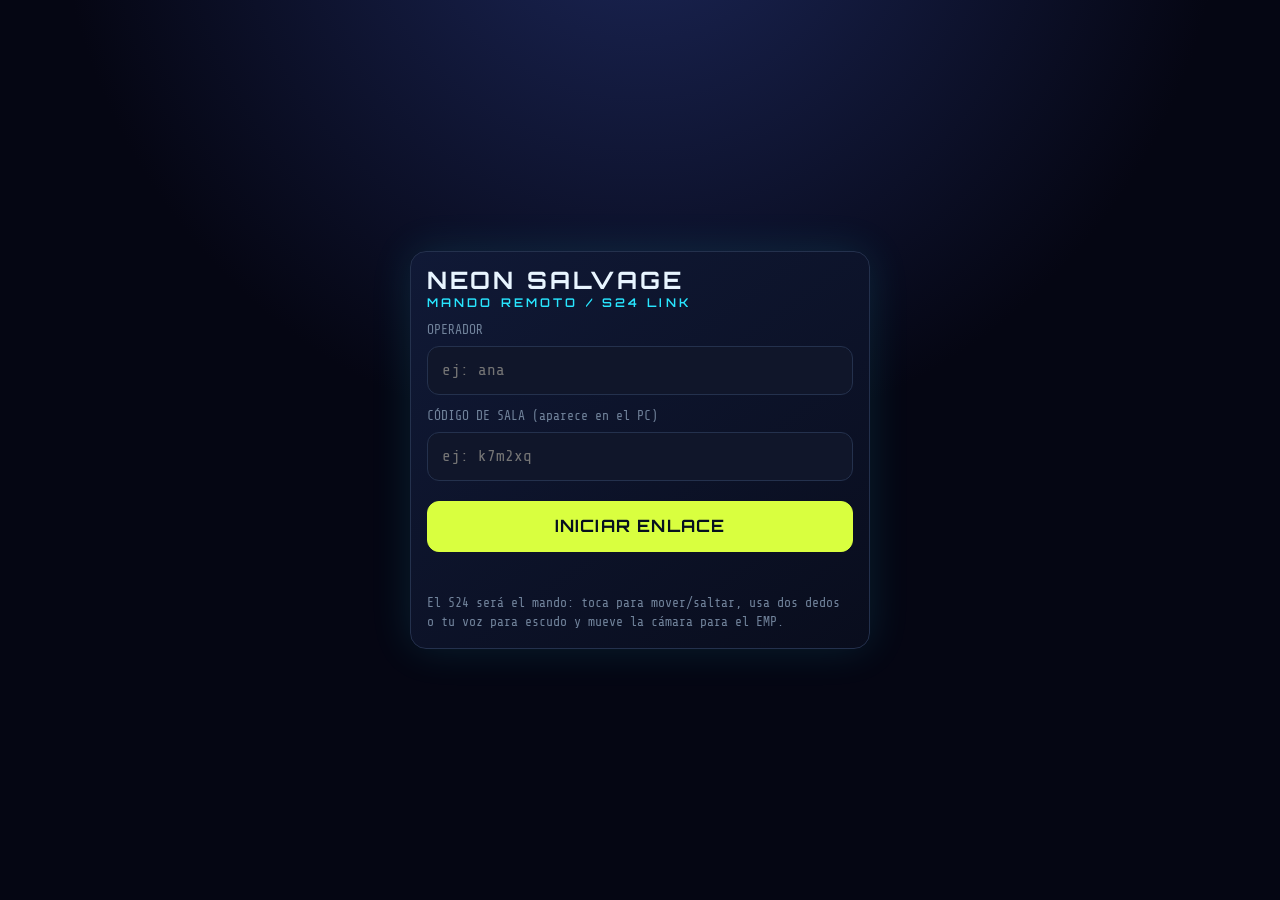
==== public/index.html @ bf9f79cd "Publicar Neon Salvage" ====
<!doctype html>
<html lang="es">
<head>
<meta charset="utf-8">
<meta name="viewport" content="width=device-width,initial-scale=1,viewport-fit=cover,user-scalable=no,maximum-scale=1">
<meta name="theme-color" content="#050613">
<meta name="apple-mobile-web-app-capable" content="yes">
<link rel="manifest" href="manifest.webmanifest">
<title>Neon Salvage · mando remoto</title>
<link rel="stylesheet" href="ui.css">
<style>
  @import url('https://fonts.googleapis.com/css2?family=Orbitron:wght@500;700;900&family=Share+Tech+Mono&display=swap');
  * { -webkit-tap-highlight-color: transparent; -webkit-touch-callout: none; }
  html, body { font-size: 16px; overscroll-behavior: none; user-select: none; -webkit-user-select: none; }
  body { display: flex; flex-direction: column; gap: var(--sp-3); padding: max(var(--sp-3), env(safe-area-inset-top)) max(var(--sp-3), env(safe-area-inset-right)) max(var(--sp-3), env(safe-area-inset-bottom)) max(var(--sp-3), env(safe-area-inset-left)); }
  input { width: 100%; min-height: 48px; padding: 12px 14px; border-radius: var(--r-m); background: var(--bg-2); user-select: text; -webkit-user-select: text; font-size: 16px; /* 16px evita el zoom de iOS */ }
  label { font-size: 13px; font-weight: 500; }
  button { min-height: 48px; border-radius: var(--r-m); padding: 12px; font-weight: 600; }
  #join { display: flex; flex-direction: column; gap: var(--sp-3); margin: auto 0; max-width: 460px; width: 100%; align-self: center; }
  #join .field { display: flex; flex-direction: column; gap: 6px; }
  #join .note { color: var(--mut); font-size: 13px; line-height: 1.5; }
  #go { margin-top: var(--sp-2); font-size: 17px; }
  #run { display: none; flex: 1; min-height: 0; flex-direction: column; gap: var(--sp-3); }
  #bar { display: flex; justify-content: space-between; align-items: center; color: var(--mut); font-size: 13px; gap: var(--sp-2); padding: 0 var(--sp-1); }
  #bar { background: var(--card); border: 1px solid var(--line); border-radius: 999px; padding: 8px 14px; }
  #st { font-weight: 600; } #st.on { color: var(--ok); } #st.warn { color: var(--warn); }
  #surface { position: relative; flex: 1; min-height: 0; border-radius: var(--r-l); border: 1px solid var(--line-2); overflow: hidden; touch-action: none;
             background: radial-gradient(circle at 50% 40%, #2a1e46, #0d0915 72%); }
  #cv { position: absolute; inset: 0; width: 100%; height: 100%; pointer-events: none; }
  #hud { position: absolute; left: 12px; top: 10px; right: 12px; font: 12px/1.5 var(--mono); color: #d8d2ee; pointer-events: none; white-space: pre; text-shadow: 0 1px 2px #000; overflow: hidden; }
  #hint { position: absolute; inset: 0; display: grid; place-items: center; color: var(--mut); pointer-events: none; text-align: center; padding: 0 32px; font-size: 15px; }
  #mods { display: grid; grid-template-columns: repeat(3, 1fr); gap: var(--sp-2); }
  .mod { background: var(--card); border: 1px solid var(--line); color: var(--mut); padding: 10px 4px; font-size: 14px; font-weight: 500; min-height: 56px; }
  .mod[aria-pressed="true"], .mod.active { border-color: var(--vio-2); color: var(--fg); background: #271c42; box-shadow: inset 0 0 0 1px var(--vio); }
  .mod { display: flex; flex-direction: column; align-items: center; justify-content: center; }
  .mod::before { content: "APAGADO"; font-size: 9px; letter-spacing: .12em; font-weight: 700; color: var(--mut); margin-bottom: 2px; }
  .mod[aria-pressed="true"]::before { content: "ACTIVO"; color: var(--neo); }
  #surface:active { border-color: var(--vio-2); }
  .mod small { display: block; font-weight: 400; font-size: 11px; margin-top: 2px; font-variant-numeric: tabular-nums; color: var(--mut); }
  .mod.active small { color: var(--neo); }
  .msg { font-size: 13px; }
  @media (max-height: 520px) { #mods { grid-template-columns: repeat(3, 1fr); } .mod { min-height: 44px; padding: 6px 4px; } #hud { font-size: 11px; } }
  /* Identidad visual de Neon Salvage: el teléfono es un mando, no un formulario genérico. */
  :root { --bg:#050613; --bg-2:#10162a; --card:#0b1022; --card-2:#172450; --line:#24314d; --line-2:#3c5680; --fg:#e8f5ff; --mut:#71839b; --vio:#28e6ff; --vio-2:#28e6ff; --neo:#d9ff3f; --neo-ink:#07101f; --ok:#d9ff3f; --warn:#ff3ca6; }
  body { background:radial-gradient(circle at 50% -15%,#1c2759 0,#050613 48%); font-family:"Share Tech Mono",ui-monospace,monospace; }
  #join { border-color:#24314d; box-shadow:0 0 42px rgba(40,230,255,.12); background:linear-gradient(145deg,#101936,#090d1d); }
  #join h1 { font-family:Orbitron,system-ui,sans-serif; letter-spacing:.13em; font-size:24px; line-height:1; } #join h1 span { color:#28e6ff; display:block; margin-top:5px; font-size:12px; }
  #go { background:#d9ff3f; border-color:#d9ff3f; color:#07101f; font-family:Orbitron,system-ui,sans-serif; letter-spacing:.07em; }
  #bar { border-color:#24314d; background:#0c1227; box-shadow:0 0 16px rgba(40,230,255,.08); } #st.on{color:#d9ff3f}
  #surface { border-color:#3c5680; border-radius:18px; background:linear-gradient(rgba(19,34,77,.35) 1px,transparent 1px),linear-gradient(90deg,rgba(19,34,77,.35) 1px,transparent 1px),radial-gradient(circle at 50% 45%,#16295a,#050613 73%); background-size:28px 28px,28px 28px,auto; box-shadow:inset 0 0 42px rgba(40,230,255,.16); }
  #surface:before{content:"NEON SALVAGE · CONTROL LINK";position:absolute;top:12px;left:12px;color:#28e6ff;font:10px Orbitron,system-ui,sans-serif;letter-spacing:.12em;opacity:.9} #hud{top:34px;color:#d7e9ff}
  #hint { color:#d9ff3f; font-family:Orbitron,system-ui,sans-serif; font-size:13px; line-height:1.7; letter-spacing:.06em; text-shadow:0 0 12px #28e6ff; }
  .mod { background:#0c1227; border-color:#24314d; color:#d7e9ff; font-family:Orbitron,system-ui,sans-serif; font-size:12px; letter-spacing:.04em; }
  .mod[aria-pressed="true"],.mod.active { border-color:#28e6ff; color:#d9ff3f; background:linear-gradient(145deg,#182a5f,#101834); box-shadow:inset 0 0 0 1px #28e6ff,0 0 13px rgba(40,230,255,.22); }
  .mod::before { color:#71839b; } .mod[aria-pressed="true"]::before{color:#d9ff3f}.mod.active small{color:#28e6ff}
  #rotateNotice { display:none; }
  /* Modo mando: interfaz pensada para sostener el teléfono horizontalmente. */
  @media (orientation: landscape) {
    body { gap:8px; padding:max(8px,env(safe-area-inset-top)) max(12px,env(safe-area-inset-right)) max(8px,env(safe-area-inset-bottom)) max(12px,env(safe-area-inset-left)); }
    #run { gap:8px; } #bar { padding:5px 12px; font-size:11px; }
    #surface { min-height:0; border-radius:14px; } #hint { font-size:11px; }
    #mods { grid-template-columns:repeat(3,1fr); gap:8px; } .mod { min-height:48px; padding:5px 4px; font-size:11px; }
    .mod::before { font-size:8px; } .mod small { font-size:10px; }
  }
  @media (orientation: portrait) {
    #run > *:not(#rotateNotice) { visibility:hidden; }
    #rotateNotice { display:grid; position:fixed; inset:0; z-index:6; place-content:center; padding:32px; text-align:center; background:radial-gradient(circle at 50% 40%,#182a5f,#050613 70%); color:#d9ff3f; font-family:Orbitron,system-ui,sans-serif; font-size:17px; line-height:1.7; letter-spacing:.08em; }
    #rotateNotice b { color:#28e6ff; font-size:52px; line-height:1; margin-bottom:16px; }
    #rotateNotice small { color:#9bb4d0; font:12px/1.6 "Share Tech Mono",monospace; letter-spacing:0; margin-top:13px; }
  }
</style>
</head>
<body>
  <div id="join" class="card">
    <h1>NEON SALVAGE <span>MANDO REMOTO / S24 LINK</span></h1>
    <div class="field"><label for="name">OPERADOR</label>
    <input id="name" autocomplete="off" autocapitalize="off" maxlength="24" placeholder="ej: ana"></div>
    <div class="field"><label for="sala">CÓDIGO DE SALA (aparece en el PC)</label>
    <input id="sala" autocomplete="off" autocapitalize="off" autocorrect="off" spellcheck="false" maxlength="24" placeholder="ej: k7m2xq"></div>
    <button id="go" class="primary">INICIAR ENLACE</button>
    <div class="msg" id="err" role="alert"></div>
    <div class="note">El S24 será el mando: toca para mover/saltar, usa dos dedos o tu voz para escudo y mueve la cámara para el EMP.</div>
  </div>

  <div id="run">
    <div id="rotateNotice"><b>↻</b>GIRA EL S24<br>EN HORIZONTAL<small>El teléfono funciona como mando.<br>El área central controla el recolector.</small></div>
    <div id="bar"><span id="st" role="status" aria-live="polite">Conectando…</span><span id="info"></span></div>
    <div id="surface"><canvas id="cv" aria-hidden="true"></canvas><div id="hud" aria-hidden="true"></div><div id="hint">TOCA Y ARRASTRA<br>PARA CONTROLAR EL RECOLECTOR</div></div>
    <div id="mods">
      <button class="mod" id="m-motion" aria-pressed="false">GIRO / SALTO<small id="v-motion">–</small></button>
      <button class="mod" id="m-mic" aria-pressed="false">VOZ / ESCUDO<small id="v-mic">–</small></button>
      <button class="mod" id="m-cam" aria-pressed="false">CÁMARA / EMP<small id="v-cam">–</small></button>
    </div>
    <div class="msg" id="err2" role="alert"></div>
  </div>

<script src="config.js"></script>
<script src="tacto.js"></script>
<script>
'use strict';
const $ = s => document.querySelector(s);
const ls = (k, v) => { try { if (v === undefined) return localStorage.getItem(k); localStorage.setItem(k, v); } catch {} return null; };
const clamp = (v, a = 0, b = 1) => Math.min(b, Math.max(a, v));
const r1 = v => Math.round(v * 10) / 10, r2 = v => Math.round(v * 100) / 100, r3 = v => Math.round(v * 1000) / 1000;

const Q = new URLSearchParams(location.search);
$('#name').value = ls('tacto.name') || '';
$('#sala').value = Tacto.clean(Q.get('sala')) || Tacto.clean(ls('tacto.sala')) || '';

let client = null, base = '', name = '', sala = '';
const dev = ls('tacto.dev') || (ls('tacto.dev', Tacto.rand(6)), ls('tacto.dev'));
const pub = (kind, obj, qos = 0, retain = false) => client && client.connected && client.publish(`${base}/${kind}`, JSON.stringify(obj), { qos, retain });

// ---------- capacidades detectadas (presión y diámetro dependen del teléfono) ----------
const S = { f: { min: 9, max: -1, n: 0 }, d: { min: 1e9, max: -1, n: 0 } };
const quality = (s, eps) => (!s.n ? 'sin datos aún' : s.max <= 0 ? 'sin dato' : s.n > 20 && s.max - s.min < eps ? 'constante' : 'variable');
const caps = () => ({ presion: quality(S.f, 0.02), diametro: quality(S.d, 1), tacto: 'ontouchstart' in window ? 'touch' : 'puntero' });
let lastCaps = '';
function publishStatus() { pub('status', { online: true, name, caps: { ...caps(), motion: motionOn, mic: !!micStream, cam: !!camStream } }, 1, true); }

// ---------- conexión MQTT ----------
async function connect() {
  base = `tacto/${sala}/${dev}`;
  const will = { topic: `${base}/status`, payload: JSON.stringify({ online: false, name }), qos: 1, retain: true };
  const o = await Tacto.open({ clientId: 'tel-' + dev, will });
  client = o.client;
  const where = /^wss?:\/\/(localhost|\d+\.\d+\.\d+\.\d+)/.test(o.broker) ? 'broker local' : 'broker público';
  $('#info').textContent = `sala ${sala} · ${where}`;
  client.on('connect', () => {
    $('#st').textContent = '● conectado'; $('#st').className = 'on';
    client.subscribe(`${base}/cmd`); publishStatus();
  });
  client.on('reconnect', () => { $('#st').textContent = 'Reconectando…'; $('#st').className = 'warn'; });
  client.on('offline', () => { $('#st').textContent = 'Sin conexión'; $('#st').className = 'warn'; });
  client.on('error', e => { $('#err2').textContent = 'MQTT: ' + (e.message || e); });
  client.on('message', (t, p) => { // la experiencia mide la latencia: respondemos al instante
    try { const m = JSON.parse(p.toString()); if (m.ping != null) pub('pong', { t: m.ping }); } catch {}
  });
}

// ---------- tacto ----------
const surf = $('#surface'), cv = $('#cv'), g = cv.getContext('2d');
let cur = { n: 0, p: [], ar: 1 }, lastN = 0, queued = false;
function fit() { const d = devicePixelRatio || 1, r = surf.getBoundingClientRect(); cv.width = r.width * d; cv.height = r.height * d; g.setTransform(d, 0, 0, d, 0, 0); }
addEventListener('resize', fit);

function setTouches(p, r) {
  cur = { n: p.length, p, ar: r3(r.width / r.height) };
  for (const z of p) {
    S.f.n++; S.f.min = Math.min(S.f.min, z.f); S.f.max = Math.max(S.f.max, z.f);
    S.d.n++; S.d.min = Math.min(S.d.min, z.d); S.d.max = Math.max(S.d.max, z.d);
  }
  if (p.length) $('#hint').style.display = 'none';
  if (cur.n !== lastN) { lastN = cur.n; sendTouch(1); } // cambios de cantidad de dedos: entrega garantizada
  else if (!queued) { queued = true; requestAnimationFrame(() => { queued = false; sendTouch(0); }); } // movimiento: hasta ~60 por segundo
}
const sendTouch = qos => pub('touch', { t: Date.now(), n: cur.n, ar: cur.ar, p: cur.p.map(z => ({ i: z.i, x: r3(z.x), y: r3(z.y), f: r3(z.f), d: Math.round(z.d) })) }, qos);

// Dedos (Touch Events: traen presión y radio de contacto)
const slots = new Map(); // identifier -> casilla 1..5 (estable mientras el dedo siga apoyado)
function slotFor(id) {
  if (slots.has(id)) return slots.get(id);
  const used = new Set(slots.values());
  for (let s = 1; s <= 5; s++) if (!used.has(s)) { slots.set(id, s); return s; }
  return null;
}
function onTouch(e) {
  e.preventDefault();
  const r = surf.getBoundingClientRect(), list = Array.from(e.targetTouches), ids = new Set(list.map(t => t.identifier));
  for (const id of [...slots.keys()]) if (!ids.has(id)) slots.delete(id);
  const p = [];
  for (const t of list) {
    const i = slotFor(t.identifier); if (!i) continue;
    const rx = t.radiusX ?? t.webkitRadiusX ?? 0, ry = t.radiusY ?? t.webkitRadiusY ?? 0;
    p.push({ i, x: clamp((t.clientX - r.left) / r.width), y: clamp((t.clientY - r.top) / r.height), f: t.force ?? t.webkitForce ?? 0, d: rx + ry }); // diámetro medio = rx + ry
  }
  setTouches(p.sort((a, b) => a.i - b.i), r);
}
['touchstart', 'touchmove', 'touchend', 'touchcancel'].forEach(n => surf.addEventListener(n, onTouch, { passive: false }));
['gesturestart', 'gesturechange'].forEach(n => document.addEventListener(n, e => e.preventDefault()));
surf.addEventListener('contextmenu', e => e.preventDefault());

// Ratón o lápiz (para probar desde un computador)
const ptrs = new Map();
function fromPtrs() {
  const r = surf.getBoundingClientRect(), p = []; let i = 0;
  for (const e of ptrs.values()) { if (++i > 5) break; p.push({ i, x: clamp((e.clientX - r.left) / r.width), y: clamp((e.clientY - r.top) / r.height), f: e.pressure || 0, d: Math.max(e.width || 0, e.height || 0) }); }
  setTouches(p, r);
}
surf.addEventListener('pointerdown', e => { if (e.pointerType === 'touch') return; surf.setPointerCapture(e.pointerId); ptrs.set(e.pointerId, e); fromPtrs(); });
surf.addEventListener('pointermove', e => { if (ptrs.has(e.pointerId)) { ptrs.set(e.pointerId, e); fromPtrs(); } });
const pend = e => { if (ptrs.delete(e.pointerId)) fromPtrs(); };
surf.addEventListener('pointerup', pend); surf.addEventListener('pointercancel', pend);

// Dibujo y panel de datos
function draw() {
  const r = surf.getBoundingClientRect(); g.clearRect(0, 0, r.width, r.height);
  for (const z of cur.p) {
    const x = z.x * r.width, y = z.y * r.height, rad = Math.max(22, z.d / 2);
    g.fillStyle = `hsla(${270 + z.f * 80},85%,62%,${0.25 + z.f * 0.5})`; g.beginPath(); g.arc(x, y, rad, 0, 7); g.fill();
    g.strokeStyle = '#e6ff3d'; g.lineWidth = 2; g.beginPath(); g.arc(x, y, rad, 0, 7); g.stroke();
    g.beginPath(); g.moveTo(x - rad - 10, y); g.lineTo(x + rad + 10, y); g.moveTo(x, y - rad - 10); g.lineTo(x, y + rad + 10); g.stroke();
    g.fillStyle = '#fff'; g.font = '13px system-ui'; g.textAlign = 'center'; g.fillText(z.i, x, y - rad - 14);
  }
  const c = caps(), lines = [`dedos ${cur.n}`];
  for (const z of cur.p) lines.push(`${z.i}  x ${r2(z.x).toFixed(2)}  y ${r2(z.y).toFixed(2)}  presión ${r2(z.f).toFixed(2)}  ⌀ ${Math.round(z.d)} px`);
  lines.push(`presión: ${c.presion} · diámetro: ${c.diametro}`);
  $('#hud').textContent = lines.join('\n');
  requestAnimationFrame(draw);
}
setInterval(() => { const k = JSON.stringify(caps()); if (k !== lastCaps) { lastCaps = k; publishStatus(); } }, 700);

// ---------- giro (orientación, velocidad de giro y aceleración) ----------
let motionOn = false, bound = false, ang = null, rot = null, acc = null, mdirty = false;
let sideZero = null, sideMode = '', sideSmooth = 0;
function mandoHorizontal(e) {
  // En horizontal el eje físico izquierda/derecha deja de ser gamma y pasa a beta.
  // Se calibra al girar la pantalla: la posición en que sostienes el S24 es el centro.
  const a = screen.orientation?.angle ?? window.orientation ?? 0;
  const landscape = Math.abs(a) === 90 || matchMedia('(orientation: landscape)').matches;
  const mode = landscape ? `land-${a}` : 'port';
  let raw = landscape ? (e.beta || 0) : (e.gamma || 0);
  if (landscape && a === -90) raw = -raw;
  if (mode !== sideMode || sideZero == null) { sideMode = mode; sideZero = raw; sideSmooth = 0; }
  let target = raw - sideZero;
  if (Math.abs(target) < 3) target = 0; // zona muerta: quita el temblor natural de la mano
  target = clamp(target, -55, 55);
  sideSmooth += (target - sideSmooth) * 0.16; // filtro suave, 30 lecturas por segundo
  return sideSmooth;
}
async function askMotion() { // iOS exige permiso explícito desde un gesto; Android no
  for (const R of [window.DeviceMotionEvent, window.DeviceOrientationEvent])
    if (R && typeof R.requestPermission === 'function') {
      const r = await R.requestPermission();
      if (r !== 'granted') throw new Error('Permiso de movimiento denegado. En iPhone: cierra Safari por completo y vuelve a entrar.');
    }
}
function bindMotion() {
  if (bound) return; bound = true;
  addEventListener('deviceorientation', e => { ang = [e.alpha || 0, e.beta || 0, mandoHorizontal(e)]; mdirty = true; });
  addEventListener('devicemotion', e => {
    const r = e.rotationRate, a = e.accelerationIncludingGravity;
    if (r) rot = [r.beta || 0, r.gamma || 0, r.alpha || 0]; // ejes X, Y, Z en °/s
    if (a) acc = [a.x || 0, a.y || 0, a.z || 0]; mdirty = true;
  });
  setInterval(() => {
    if (!motionOn || !mdirty) return; mdirty = false;
    pub('motion', { t: Date.now(), a: ang && ang.map(r1), r: rot && rot.map(r1), c: acc && acc.map(r2) });
    if (ang) $('#v-motion').textContent = `lateral ${Math.round(ang[2])}°`;
  }, 33);
}

// ---------- micrófono ----------
let micCtx, micStream, micTimer;
async function startMic() {
  micStream = await navigator.mediaDevices.getUserMedia({ audio: { echoCancellation: false, noiseSuppression: false, autoGainControl: false } });
  micCtx = new (window.AudioContext || window.webkitAudioContext)(); await micCtx.resume();
  const an = micCtx.createAnalyser(); an.fftSize = 1024; micCtx.createMediaStreamSource(micStream).connect(an);
  const t = new Float32Array(an.fftSize), f = new Uint8Array(an.frequencyBinCount), hz = micCtx.sampleRate / an.fftSize;
  const band = (a, b) => { let s = 0, n = 0; for (let i = Math.max(1, Math.floor(a / hz)); i < Math.min(f.length, Math.ceil(b / hz)); i++) { s += f[i]; n++; } return n ? s / n / 255 : 0; };
  micTimer = setInterval(() => {
    an.getFloatTimeDomainData(t); let s = 0; for (const v of t) s += v * v; an.getByteFrequencyData(f);
    const l = Math.min(1, Math.sqrt(s / t.length) * 4);
    pub('mic', { t: Date.now(), l: r3(l), b: [r3(band(40, 250)), r3(band(250, 2000)), r3(band(2000, 8000))] });
    $('#v-mic').textContent = '█'.repeat(Math.round(l * 6)) || '·';
  }, 50);
}
function stopMic() { clearInterval(micTimer); micStream?.getTracks().forEach(t => t.stop()); micCtx?.close(); micStream = micCtx = null; }

// ---------- cámara: movimiento y brillo calculados en el teléfono (no sale video) ----------
let camStream, camTimer, prev = null;
const W = 64, H = 36, work = document.createElement('canvas'); work.width = W; work.height = H;
const wctx = work.getContext('2d', { willReadFrequently: true });
async function startCam() {
  camStream = await navigator.mediaDevices.getUserMedia({ video: { facingMode: 'environment', width: 640, height: 360 }, audio: false });
  const vid = document.createElement('video'); vid.playsInline = true; vid.muted = true; vid.srcObject = camStream; await vid.play();
  prev = null; let sm = 0;
  camTimer = setInterval(() => {
    wctx.drawImage(vid, 0, 0, W, H); const px = wctx.getImageData(0, 0, W, H).data, gray = new Uint8Array(W * H);
    let bsum = 0; for (let i = 0; i < gray.length; i++) { gray[i] = (px[i * 4] * 0.3 + px[i * 4 + 1] * 0.59 + px[i * 4 + 2] * 0.11) | 0; bsum += gray[i]; }
    if (prev) {
      let n = 0, sx = 0, sy = 0;
      for (let i = 0; i < gray.length; i++) if (Math.abs(gray[i] - prev[i]) > 25) { n++; sx += i % W; sy += (i / W) | 0; }
      sm = sm * 0.4 + (n / gray.length) * 0.6;
      pub('cam', { t: Date.now(), m: r3(sm), x: n ? r3(sx / n / W) : 0.5, y: n ? r3(sy / n / H) : 0.5, b: r3(bsum / gray.length / 255) });
      $('#v-cam').textContent = Math.round(sm * 100) + '%';
    }
    prev = gray;
  }, 80);
}
function stopCam() { clearInterval(camTimer); camStream?.getTracks().forEach(t => t.stop()); camStream = null; }

// ---------- botones ----------
const setOn = (id, on) => { $(id).classList.toggle('active', on); $(id).setAttribute('aria-pressed', on); };
const fail = e => { $('#err2').textContent = e.message || String(e); };
$('#m-motion').onclick = async () => {
  try { $('#err2').textContent = ''; if (!motionOn) { await askMotion(); bindMotion(); } motionOn = !motionOn; setOn('#m-motion', motionOn); if (!motionOn) $('#v-motion').textContent = '–'; publishStatus(); } catch (e) { fail(e); }
};
$('#m-mic').onclick = async () => {
  try { $('#err2').textContent = ''; if (micStream) { stopMic(); setOn('#m-mic', false); $('#v-mic').textContent = '–'; } else { await startMic(); setOn('#m-mic', true); } publishStatus(); } catch (e) { fail(e); }
};
$('#m-cam').onclick = async () => {
  try { $('#err2').textContent = ''; if (camStream) { stopCam(); setOn('#m-cam', false); $('#v-cam').textContent = '–'; } else { await startCam(); setOn('#m-cam', true); } publishStatus(); } catch (e) { fail(e); }
};

// ---------- entrar ----------
async function wake() { try { await navigator.wakeLock?.request('screen'); } catch {} try { await screen.orientation?.lock?.('landscape'); } catch {} }
$('#go').onclick = async () => {
  name = $('#name').value.trim() || 'tel'; sala = Tacto.clean($('#sala').value);
  if (sala.length < 4) { $('#err').textContent = 'Escribe la sala que muestra la experiencia (mínimo 4 caracteres).'; return; }
  if (!window.isSecureContext) { $('#err').textContent = 'Los sensores de movimiento necesitan HTTPS. El tacto funcionará igual.'; }
  ls('tacto.name', name); ls('tacto.sala', sala);
  try { await askMotion(); bindMotion(); motionOn = true; setOn('#m-motion', true); }
  catch (e) { $('#err').textContent = e.message + ' Puedes continuar solo con el tacto.'; }
  $('#join').style.display = 'none'; $('#run').style.display = 'flex'; fit(); draw(); wake();
  document.addEventListener('visibilitychange', () => document.visibilityState === 'visible' && wake());
  connect().catch(e => { $('#st').textContent = 'No se pudo conectar'; fail(e); });
};
</script>
</body>
</html>
---- public/ui.css ----
/* Tacto · estilos compartidos (teléfono y experiencia). Sin build: CSS puro con tokens. */
:root {
  color-scheme: dark;
  /* color */
  --bg: #0a0710;
  --bg-2: #0f0a17;          /* campos */
  --card: #16111f;
  --card-2: #1d1629;        /* hover / activo suave */
  --line: #2b2338;
  --line-2: #3a3050;
  --fg: #ece8f5;
  --mut: #9a93ae;           /* ≥ 6:1 sobre --bg y --card */
  --vio: #8b5cf6;
  --vio-2: #a78bfa;
  --neo: #e6ff3d;
  --neo-ink: #1a1d00;
  --ok: #6ee7b7;
  --warn: #ffb86b;
  --err: #ff8a8a;
  /* forma */
  --r-s: 8px; --r-m: 12px; --r-l: 16px;
  --sp-1: 4px; --sp-2: 8px; --sp-3: 12px; --sp-4: 16px; --sp-5: 24px;
  --ring: 0 0 0 2px var(--bg), 0 0 0 4px var(--vio-2);
  --font: system-ui, -apple-system, "Segoe UI", Roboto, sans-serif;
  --mono: ui-monospace, "SF Mono", Menlo, Consolas, monospace;
  --ease: 160ms cubic-bezier(.2, .8, .2, 1);
}

* { box-sizing: border-box; }
html, body { margin: 0; height: 100%; background: var(--bg); color: var(--fg); font: 14px/1.45 var(--font); -webkit-font-smoothing: antialiased; }
[hidden] { display: none !important; }

h1, h2 { margin: 0; }
h1 { font-size: 18px; letter-spacing: .04em; font-weight: 700; }
h1 span, header b span { color: var(--neo); font-weight: 600; }
h2 { font-size: 11px; letter-spacing: .12em; text-transform: uppercase; color: var(--mut); font-weight: 600; margin-bottom: var(--sp-2); }

/* controles */
button, select, input { font: inherit; color: var(--fg); background: var(--bg-2); border: 1px solid var(--line); border-radius: var(--r-s); padding: 6px 10px; min-height: 32px; transition: border-color var(--ease), background var(--ease), box-shadow var(--ease), transform var(--ease); }
button, select, input[type=checkbox], input[type=range], input[type=file], label, summary { cursor: pointer; }
button { font-weight: 500; }
button:hover, select:hover, input:hover { border-color: var(--line-2); }
button:hover { background: var(--card-2); }
button:active { transform: translateY(1px); }
button:disabled { opacity: .5; cursor: not-allowed; }
button.primary { background: var(--neo); color: var(--neo-ink); border-color: var(--neo); font-weight: 700; }
button.primary:hover { background: #f1ff7a; border-color: #f1ff7a; }
:focus-visible { outline: none; box-shadow: var(--ring); }
input[type=checkbox] { accent-color: var(--vio); min-height: 0; width: 16px; height: 16px; padding: 0; }
input[type=range] { accent-color: var(--vio); padding: 0; min-height: 0; border: 0; background: transparent; }
input[type=number] { width: 72px; font-variant-numeric: tabular-nums; }
input[type=file] { font-size: 12px; }
input[type=file]::file-selector-button { font: inherit; color: var(--fg); background: var(--card-2); border: 1px solid var(--line); border-radius: 6px; padding: 3px 8px; margin-right: 8px; cursor: pointer; }
select { max-width: 100%; text-overflow: ellipsis; }
label { color: var(--mut); }

.card { background: var(--card); border: 1px solid var(--line); border-radius: var(--r-l); padding: var(--sp-4); }
.msg { color: var(--err); font-size: 13px; min-height: 1.3em; }

/* estado de conexión: color + texto (nunca solo color) */
.dot { color: var(--mut); font-weight: 600; white-space: nowrap; }
.dot.on { color: var(--ok); } .dot.warn { color: var(--warn); }

@media (prefers-reduced-motion: reduce) { *, *::before, *::after { transition: none !important; animation: none !important; } }
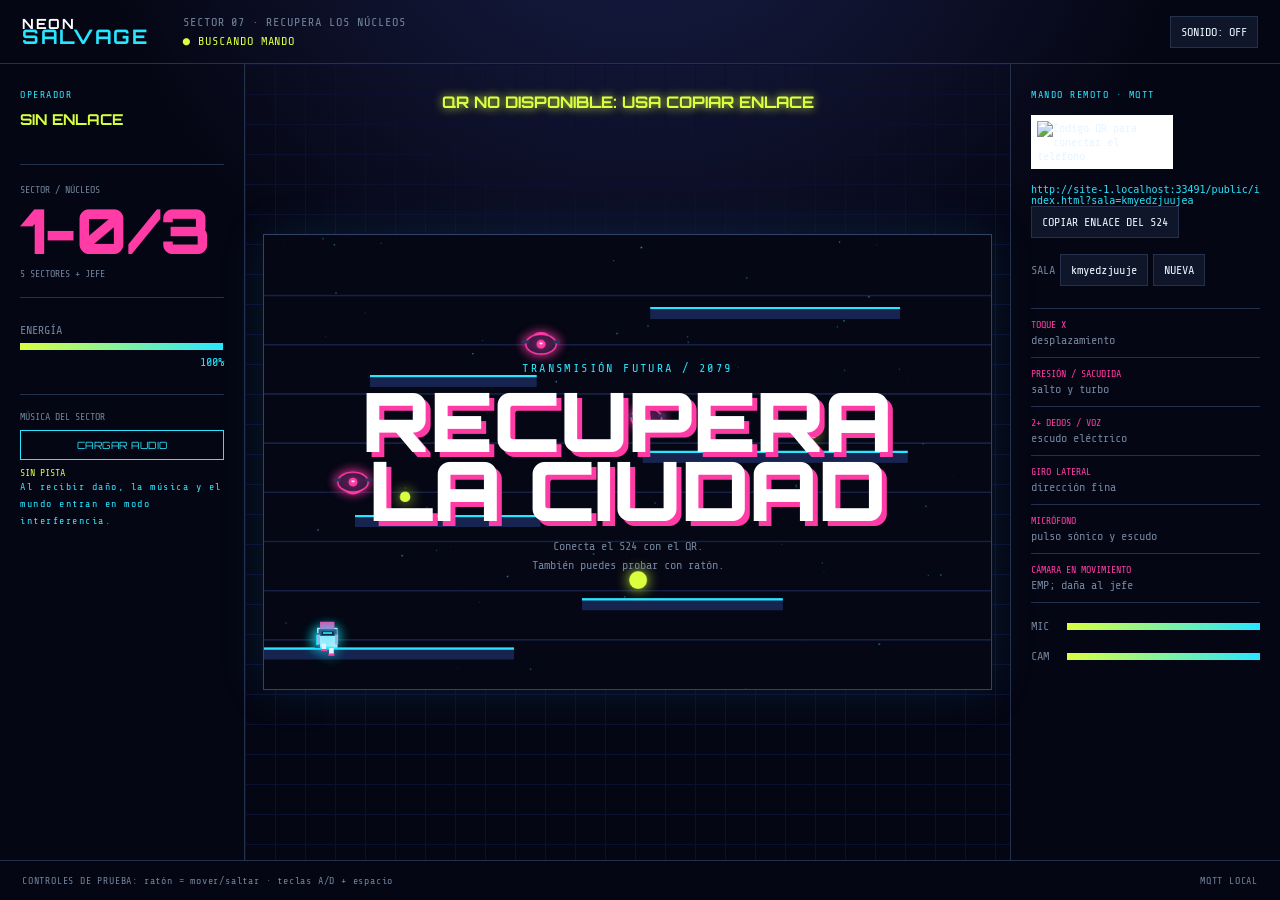
==== commit 44ffa0d7: "Abrir juego desde la portada" ====
--- a/public/index.html
+++ b/public/index.html
@@ -7,6 +7,11 @@
 <meta name="apple-mobile-web-app-capable" content="yes">
 <link rel="manifest" href="manifest.webmanifest">
 <title>Neon Salvage · mando remoto</title>
+<script>
+  // La portada es la experiencia del PC. El teléfono siempre llega aquí con
+  // su código de sala incluido en el enlace generado por el juego.
+  if (!new URLSearchParams(location.search).get('sala')) location.replace('exp.html');
+</script>
 <link rel="stylesheet" href="ui.css">
 <style>
   @import url('https://fonts.googleapis.com/css2?family=Orbitron:wght@500;700;900&family=Share+Tech+Mono&display=swap');
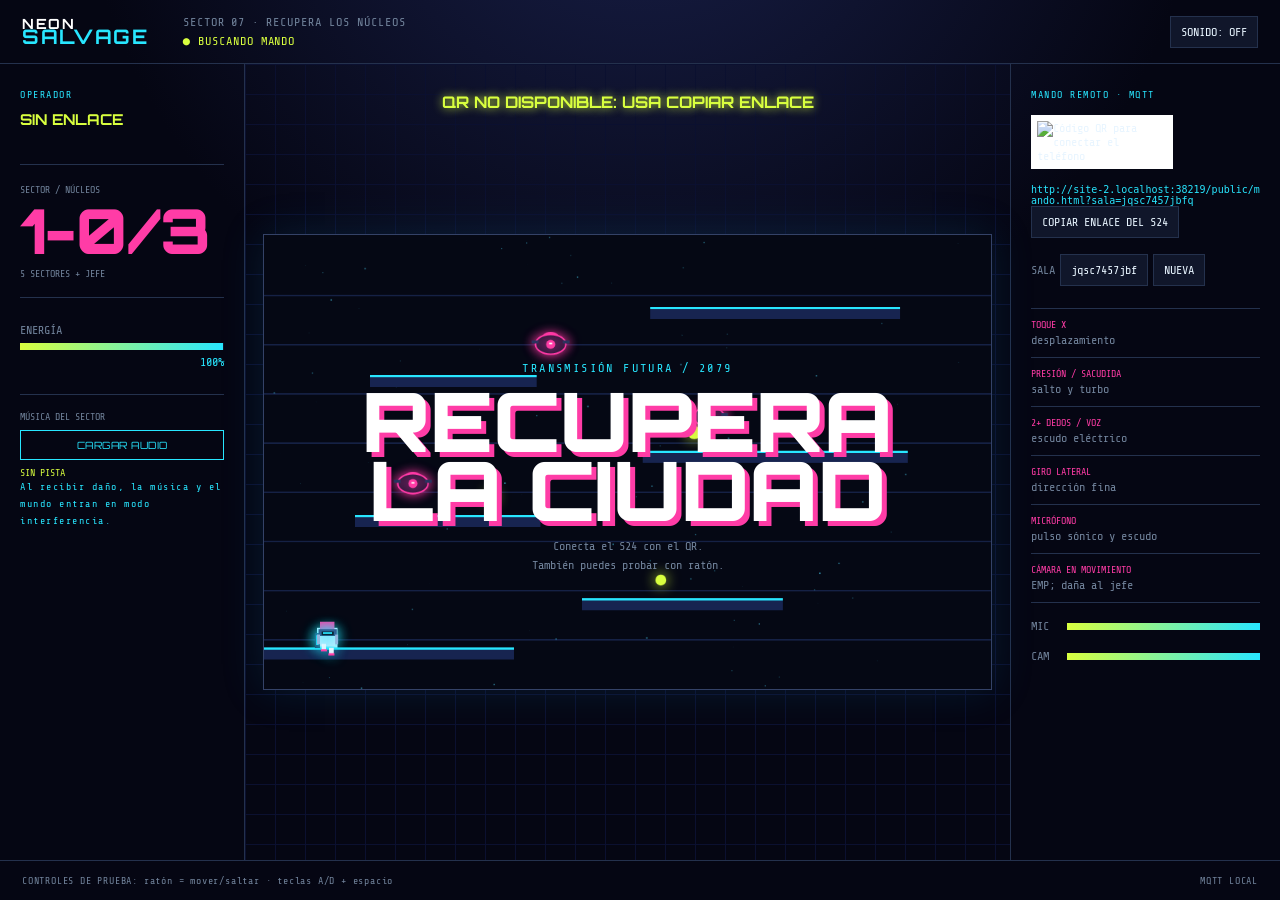
==== commit 5c2bba0f: "Usar el juego como portada publicada" ====
--- a/public/index.html
+++ b/public/index.html
@@ -1,326 +1,16 @@
 <!doctype html>
 <html lang="es">
 <head>
-<meta charset="utf-8">
-<meta name="viewport" content="width=device-width,initial-scale=1,viewport-fit=cover,user-scalable=no,maximum-scale=1">
-<meta name="theme-color" content="#050613">
-<meta name="apple-mobile-web-app-capable" content="yes">
-<link rel="manifest" href="manifest.webmanifest">
-<title>Neon Salvage · mando remoto</title>
-<script>
-  // La portada es la experiencia del PC. El teléfono siempre llega aquí con
-  // su código de sala incluido en el enlace generado por el juego.
-  if (!new URLSearchParams(location.search).get('sala')) location.replace('exp.html');
-</script>
-<link rel="stylesheet" href="ui.css">
-<style>
-  @import url('https://fonts.googleapis.com/css2?family=Orbitron:wght@500;700;900&family=Share+Tech+Mono&display=swap');
-  * { -webkit-tap-highlight-color: transparent; -webkit-touch-callout: none; }
-  html, body { font-size: 16px; overscroll-behavior: none; user-select: none; -webkit-user-select: none; }
-  body { display: flex; flex-direction: column; gap: var(--sp-3); padding: max(var(--sp-3), env(safe-area-inset-top)) max(var(--sp-3), env(safe-area-inset-right)) max(var(--sp-3), env(safe-area-inset-bottom)) max(var(--sp-3), env(safe-area-inset-left)); }
-  input { width: 100%; min-height: 48px; padding: 12px 14px; border-radius: var(--r-m); background: var(--bg-2); user-select: text; -webkit-user-select: text; font-size: 16px; /* 16px evita el zoom de iOS */ }
-  label { font-size: 13px; font-weight: 500; }
-  button { min-height: 48px; border-radius: var(--r-m); padding: 12px; font-weight: 600; }
-  #join { display: flex; flex-direction: column; gap: var(--sp-3); margin: auto 0; max-width: 460px; width: 100%; align-self: center; }
-  #join .field { display: flex; flex-direction: column; gap: 6px; }
-  #join .note { color: var(--mut); font-size: 13px; line-height: 1.5; }
-  #go { margin-top: var(--sp-2); font-size: 17px; }
-  #run { display: none; flex: 1; min-height: 0; flex-direction: column; gap: var(--sp-3); }
-  #bar { display: flex; justify-content: space-between; align-items: center; color: var(--mut); font-size: 13px; gap: var(--sp-2); padding: 0 var(--sp-1); }
-  #bar { background: var(--card); border: 1px solid var(--line); border-radius: 999px; padding: 8px 14px; }
-  #st { font-weight: 600; } #st.on { color: var(--ok); } #st.warn { color: var(--warn); }
-  #surface { position: relative; flex: 1; min-height: 0; border-radius: var(--r-l); border: 1px solid var(--line-2); overflow: hidden; touch-action: none;
-             background: radial-gradient(circle at 50% 40%, #2a1e46, #0d0915 72%); }
-  #cv { position: absolute; inset: 0; width: 100%; height: 100%; pointer-events: none; }
-  #hud { position: absolute; left: 12px; top: 10px; right: 12px; font: 12px/1.5 var(--mono); color: #d8d2ee; pointer-events: none; white-space: pre; text-shadow: 0 1px 2px #000; overflow: hidden; }
-  #hint { position: absolute; inset: 0; display: grid; place-items: center; color: var(--mut); pointer-events: none; text-align: center; padding: 0 32px; font-size: 15px; }
-  #mods { display: grid; grid-template-columns: repeat(3, 1fr); gap: var(--sp-2); }
-  .mod { background: var(--card); border: 1px solid var(--line); color: var(--mut); padding: 10px 4px; font-size: 14px; font-weight: 500; min-height: 56px; }
-  .mod[aria-pressed="true"], .mod.active { border-color: var(--vio-2); color: var(--fg); background: #271c42; box-shadow: inset 0 0 0 1px var(--vio); }
-  .mod { display: flex; flex-direction: column; align-items: center; justify-content: center; }
-  .mod::before { content: "APAGADO"; font-size: 9px; letter-spacing: .12em; font-weight: 700; color: var(--mut); margin-bottom: 2px; }
-  .mod[aria-pressed="true"]::before { content: "ACTIVO"; color: var(--neo); }
-  #surface:active { border-color: var(--vio-2); }
-  .mod small { display: block; font-weight: 400; font-size: 11px; margin-top: 2px; font-variant-numeric: tabular-nums; color: var(--mut); }
-  .mod.active small { color: var(--neo); }
-  .msg { font-size: 13px; }
-  @media (max-height: 520px) { #mods { grid-template-columns: repeat(3, 1fr); } .mod { min-height: 44px; padding: 6px 4px; } #hud { font-size: 11px; } }
-  /* Identidad visual de Neon Salvage: el teléfono es un mando, no un formulario genérico. */
-  :root { --bg:#050613; --bg-2:#10162a; --card:#0b1022; --card-2:#172450; --line:#24314d; --line-2:#3c5680; --fg:#e8f5ff; --mut:#71839b; --vio:#28e6ff; --vio-2:#28e6ff; --neo:#d9ff3f; --neo-ink:#07101f; --ok:#d9ff3f; --warn:#ff3ca6; }
-  body { background:radial-gradient(circle at 50% -15%,#1c2759 0,#050613 48%); font-family:"Share Tech Mono",ui-monospace,monospace; }
-  #join { border-color:#24314d; box-shadow:0 0 42px rgba(40,230,255,.12); background:linear-gradient(145deg,#101936,#090d1d); }
-  #join h1 { font-family:Orbitron,system-ui,sans-serif; letter-spacing:.13em; font-size:24px; line-height:1; } #join h1 span { color:#28e6ff; display:block; margin-top:5px; font-size:12px; }
-  #go { background:#d9ff3f; border-color:#d9ff3f; color:#07101f; font-family:Orbitron,system-ui,sans-serif; letter-spacing:.07em; }
-  #bar { border-color:#24314d; background:#0c1227; box-shadow:0 0 16px rgba(40,230,255,.08); } #st.on{color:#d9ff3f}
-  #surface { border-color:#3c5680; border-radius:18px; background:linear-gradient(rgba(19,34,77,.35) 1px,transparent 1px),linear-gradient(90deg,rgba(19,34,77,.35) 1px,transparent 1px),radial-gradient(circle at 50% 45%,#16295a,#050613 73%); background-size:28px 28px,28px 28px,auto; box-shadow:inset 0 0 42px rgba(40,230,255,.16); }
-  #surface:before{content:"NEON SALVAGE · CONTROL LINK";position:absolute;top:12px;left:12px;color:#28e6ff;font:10px Orbitron,system-ui,sans-serif;letter-spacing:.12em;opacity:.9} #hud{top:34px;color:#d7e9ff}
-  #hint { color:#d9ff3f; font-family:Orbitron,system-ui,sans-serif; font-size:13px; line-height:1.7; letter-spacing:.06em; text-shadow:0 0 12px #28e6ff; }
-  .mod { background:#0c1227; border-color:#24314d; color:#d7e9ff; font-family:Orbitron,system-ui,sans-serif; font-size:12px; letter-spacing:.04em; }
-  .mod[aria-pressed="true"],.mod.active { border-color:#28e6ff; color:#d9ff3f; background:linear-gradient(145deg,#182a5f,#101834); box-shadow:inset 0 0 0 1px #28e6ff,0 0 13px rgba(40,230,255,.22); }
-  .mod::before { color:#71839b; } .mod[aria-pressed="true"]::before{color:#d9ff3f}.mod.active small{color:#28e6ff}
-  #rotateNotice { display:none; }
-  /* Modo mando: interfaz pensada para sostener el teléfono horizontalmente. */
-  @media (orientation: landscape) {
-    body { gap:8px; padding:max(8px,env(safe-area-inset-top)) max(12px,env(safe-area-inset-right)) max(8px,env(safe-area-inset-bottom)) max(12px,env(safe-area-inset-left)); }
-    #run { gap:8px; } #bar { padding:5px 12px; font-size:11px; }
-    #surface { min-height:0; border-radius:14px; } #hint { font-size:11px; }
-    #mods { grid-template-columns:repeat(3,1fr); gap:8px; } .mod { min-height:48px; padding:5px 4px; font-size:11px; }
-    .mod::before { font-size:8px; } .mod small { font-size:10px; }
-  }
-  @media (orientation: portrait) {
-    #run > *:not(#rotateNotice) { visibility:hidden; }
-    #rotateNotice { display:grid; position:fixed; inset:0; z-index:6; place-content:center; padding:32px; text-align:center; background:radial-gradient(circle at 50% 40%,#182a5f,#050613 70%); color:#d9ff3f; font-family:Orbitron,system-ui,sans-serif; font-size:17px; line-height:1.7; letter-spacing:.08em; }
-    #rotateNotice b { color:#28e6ff; font-size:52px; line-height:1; margin-bottom:16px; }
-    #rotateNotice small { color:#9bb4d0; font:12px/1.6 "Share Tech Mono",monospace; letter-spacing:0; margin-top:13px; }
-  }
-</style>
+  <meta charset="utf-8"><meta name="viewport" content="width=device-width,initial-scale=1">
+  <title>NEON SALVAGE · juego táctil</title><link rel="stylesheet" href="sedimento.css"><link rel="stylesheet" href="music.css">
 </head>
 <body>
-  <div id="join" class="card">
-    <h1>NEON SALVAGE <span>MANDO REMOTO / S24 LINK</span></h1>
-    <div class="field"><label for="name">OPERADOR</label>
-    <input id="name" autocomplete="off" autocapitalize="off" maxlength="24" placeholder="ej: ana"></div>
-    <div class="field"><label for="sala">CÓDIGO DE SALA (aparece en el PC)</label>
-    <input id="sala" autocomplete="off" autocapitalize="off" autocorrect="off" spellcheck="false" maxlength="24" placeholder="ej: k7m2xq"></div>
-    <button id="go" class="primary">INICIAR ENLACE</button>
-    <div class="msg" id="err" role="alert"></div>
-    <div class="note">El S24 será el mando: toca para mover/saltar, usa dos dedos o tu voz para escudo y mueve la cámara para el EMP.</div>
-  </div>
-
-  <div id="run">
-    <div id="rotateNotice"><b>↻</b>GIRA EL S24<br>EN HORIZONTAL<small>El teléfono funciona como mando.<br>El área central controla el recolector.</small></div>
-    <div id="bar"><span id="st" role="status" aria-live="polite">Conectando…</span><span id="info"></span></div>
-    <div id="surface"><canvas id="cv" aria-hidden="true"></canvas><div id="hud" aria-hidden="true"></div><div id="hint">TOCA Y ARRASTRA<br>PARA CONTROLAR EL RECOLECTOR</div></div>
-    <div id="mods">
-      <button class="mod" id="m-motion" aria-pressed="false">GIRO / SALTO<small id="v-motion">–</small></button>
-      <button class="mod" id="m-mic" aria-pressed="false">VOZ / ESCUDO<small id="v-mic">–</small></button>
-      <button class="mod" id="m-cam" aria-pressed="false">CÁMARA / EMP<small id="v-cam">–</small></button>
-    </div>
-    <div class="msg" id="err2" role="alert"></div>
-  </div>
-
-<script src="config.js"></script>
-<script src="tacto.js"></script>
-<script>
-'use strict';
-const $ = s => document.querySelector(s);
-const ls = (k, v) => { try { if (v === undefined) return localStorage.getItem(k); localStorage.setItem(k, v); } catch {} return null; };
-const clamp = (v, a = 0, b = 1) => Math.min(b, Math.max(a, v));
-const r1 = v => Math.round(v * 10) / 10, r2 = v => Math.round(v * 100) / 100, r3 = v => Math.round(v * 1000) / 1000;
-
-const Q = new URLSearchParams(location.search);
-$('#name').value = ls('tacto.name') || '';
-$('#sala').value = Tacto.clean(Q.get('sala')) || Tacto.clean(ls('tacto.sala')) || '';
-
-let client = null, base = '', name = '', sala = '';
-const dev = ls('tacto.dev') || (ls('tacto.dev', Tacto.rand(6)), ls('tacto.dev'));
-const pub = (kind, obj, qos = 0, retain = false) => client && client.connected && client.publish(`${base}/${kind}`, JSON.stringify(obj), { qos, retain });
-
-// ---------- capacidades detectadas (presión y diámetro dependen del teléfono) ----------
-const S = { f: { min: 9, max: -1, n: 0 }, d: { min: 1e9, max: -1, n: 0 } };
-const quality = (s, eps) => (!s.n ? 'sin datos aún' : s.max <= 0 ? 'sin dato' : s.n > 20 && s.max - s.min < eps ? 'constante' : 'variable');
-const caps = () => ({ presion: quality(S.f, 0.02), diametro: quality(S.d, 1), tacto: 'ontouchstart' in window ? 'touch' : 'puntero' });
-let lastCaps = '';
-function publishStatus() { pub('status', { online: true, name, caps: { ...caps(), motion: motionOn, mic: !!micStream, cam: !!camStream } }, 1, true); }
-
-// ---------- conexión MQTT ----------
-async function connect() {
-  base = `tacto/${sala}/${dev}`;
-  const will = { topic: `${base}/status`, payload: JSON.stringify({ online: false, name }), qos: 1, retain: true };
-  const o = await Tacto.open({ clientId: 'tel-' + dev, will });
-  client = o.client;
-  const where = /^wss?:\/\/(localhost|\d+\.\d+\.\d+\.\d+)/.test(o.broker) ? 'broker local' : 'broker público';
-  $('#info').textContent = `sala ${sala} · ${where}`;
-  client.on('connect', () => {
-    $('#st').textContent = '● conectado'; $('#st').className = 'on';
-    client.subscribe(`${base}/cmd`); publishStatus();
-  });
-  client.on('reconnect', () => { $('#st').textContent = 'Reconectando…'; $('#st').className = 'warn'; });
-  client.on('offline', () => { $('#st').textContent = 'Sin conexión'; $('#st').className = 'warn'; });
-  client.on('error', e => { $('#err2').textContent = 'MQTT: ' + (e.message || e); });
-  client.on('message', (t, p) => { // la experiencia mide la latencia: respondemos al instante
-    try { const m = JSON.parse(p.toString()); if (m.ping != null) pub('pong', { t: m.ping }); } catch {}
-  });
-}
-
-// ---------- tacto ----------
-const surf = $('#surface'), cv = $('#cv'), g = cv.getContext('2d');
-let cur = { n: 0, p: [], ar: 1 }, lastN = 0, queued = false;
-function fit() { const d = devicePixelRatio || 1, r = surf.getBoundingClientRect(); cv.width = r.width * d; cv.height = r.height * d; g.setTransform(d, 0, 0, d, 0, 0); }
-addEventListener('resize', fit);
-
-function setTouches(p, r) {
-  cur = { n: p.length, p, ar: r3(r.width / r.height) };
-  for (const z of p) {
-    S.f.n++; S.f.min = Math.min(S.f.min, z.f); S.f.max = Math.max(S.f.max, z.f);
-    S.d.n++; S.d.min = Math.min(S.d.min, z.d); S.d.max = Math.max(S.d.max, z.d);
-  }
-  if (p.length) $('#hint').style.display = 'none';
-  if (cur.n !== lastN) { lastN = cur.n; sendTouch(1); } // cambios de cantidad de dedos: entrega garantizada
-  else if (!queued) { queued = true; requestAnimationFrame(() => { queued = false; sendTouch(0); }); } // movimiento: hasta ~60 por segundo
-}
-const sendTouch = qos => pub('touch', { t: Date.now(), n: cur.n, ar: cur.ar, p: cur.p.map(z => ({ i: z.i, x: r3(z.x), y: r3(z.y), f: r3(z.f), d: Math.round(z.d) })) }, qos);
-
-// Dedos (Touch Events: traen presión y radio de contacto)
-const slots = new Map(); // identifier -> casilla 1..5 (estable mientras el dedo siga apoyado)
-function slotFor(id) {
-  if (slots.has(id)) return slots.get(id);
-  const used = new Set(slots.values());
-  for (let s = 1; s <= 5; s++) if (!used.has(s)) { slots.set(id, s); return s; }
-  return null;
-}
-function onTouch(e) {
-  e.preventDefault();
-  const r = surf.getBoundingClientRect(), list = Array.from(e.targetTouches), ids = new Set(list.map(t => t.identifier));
-  for (const id of [...slots.keys()]) if (!ids.has(id)) slots.delete(id);
-  const p = [];
-  for (const t of list) {
-    const i = slotFor(t.identifier); if (!i) continue;
-    const rx = t.radiusX ?? t.webkitRadiusX ?? 0, ry = t.radiusY ?? t.webkitRadiusY ?? 0;
-    p.push({ i, x: clamp((t.clientX - r.left) / r.width), y: clamp((t.clientY - r.top) / r.height), f: t.force ?? t.webkitForce ?? 0, d: rx + ry }); // diámetro medio = rx + ry
-  }
-  setTouches(p.sort((a, b) => a.i - b.i), r);
-}
-['touchstart', 'touchmove', 'touchend', 'touchcancel'].forEach(n => surf.addEventListener(n, onTouch, { passive: false }));
-['gesturestart', 'gesturechange'].forEach(n => document.addEventListener(n, e => e.preventDefault()));
-surf.addEventListener('contextmenu', e => e.preventDefault());
-
-// Ratón o lápiz (para probar desde un computador)
-const ptrs = new Map();
-function fromPtrs() {
-  const r = surf.getBoundingClientRect(), p = []; let i = 0;
-  for (const e of ptrs.values()) { if (++i > 5) break; p.push({ i, x: clamp((e.clientX - r.left) / r.width), y: clamp((e.clientY - r.top) / r.height), f: e.pressure || 0, d: Math.max(e.width || 0, e.height || 0) }); }
-  setTouches(p, r);
-}
-surf.addEventListener('pointerdown', e => { if (e.pointerType === 'touch') return; surf.setPointerCapture(e.pointerId); ptrs.set(e.pointerId, e); fromPtrs(); });
-surf.addEventListener('pointermove', e => { if (ptrs.has(e.pointerId)) { ptrs.set(e.pointerId, e); fromPtrs(); } });
-const pend = e => { if (ptrs.delete(e.pointerId)) fromPtrs(); };
-surf.addEventListener('pointerup', pend); surf.addEventListener('pointercancel', pend);
-
-// Dibujo y panel de datos
-function draw() {
-  const r = surf.getBoundingClientRect(); g.clearRect(0, 0, r.width, r.height);
-  for (const z of cur.p) {
-    const x = z.x * r.width, y = z.y * r.height, rad = Math.max(22, z.d / 2);
-    g.fillStyle = `hsla(${270 + z.f * 80},85%,62%,${0.25 + z.f * 0.5})`; g.beginPath(); g.arc(x, y, rad, 0, 7); g.fill();
-    g.strokeStyle = '#e6ff3d'; g.lineWidth = 2; g.beginPath(); g.arc(x, y, rad, 0, 7); g.stroke();
-    g.beginPath(); g.moveTo(x - rad - 10, y); g.lineTo(x + rad + 10, y); g.moveTo(x, y - rad - 10); g.lineTo(x, y + rad + 10); g.stroke();
-    g.fillStyle = '#fff'; g.font = '13px system-ui'; g.textAlign = 'center'; g.fillText(z.i, x, y - rad - 14);
-  }
-  const c = caps(), lines = [`dedos ${cur.n}`];
-  for (const z of cur.p) lines.push(`${z.i}  x ${r2(z.x).toFixed(2)}  y ${r2(z.y).toFixed(2)}  presión ${r2(z.f).toFixed(2)}  ⌀ ${Math.round(z.d)} px`);
-  lines.push(`presión: ${c.presion} · diámetro: ${c.diametro}`);
-  $('#hud').textContent = lines.join('\n');
-  requestAnimationFrame(draw);
-}
-setInterval(() => { const k = JSON.stringify(caps()); if (k !== lastCaps) { lastCaps = k; publishStatus(); } }, 700);
-
-// ---------- giro (orientación, velocidad de giro y aceleración) ----------
-let motionOn = false, bound = false, ang = null, rot = null, acc = null, mdirty = false;
-let sideZero = null, sideMode = '', sideSmooth = 0;
-function mandoHorizontal(e) {
-  // En horizontal el eje físico izquierda/derecha deja de ser gamma y pasa a beta.
-  // Se calibra al girar la pantalla: la posición en que sostienes el S24 es el centro.
-  const a = screen.orientation?.angle ?? window.orientation ?? 0;
-  const landscape = Math.abs(a) === 90 || matchMedia('(orientation: landscape)').matches;
-  const mode = landscape ? `land-${a}` : 'port';
-  let raw = landscape ? (e.beta || 0) : (e.gamma || 0);
-  if (landscape && a === -90) raw = -raw;
-  if (mode !== sideMode || sideZero == null) { sideMode = mode; sideZero = raw; sideSmooth = 0; }
-  let target = raw - sideZero;
-  if (Math.abs(target) < 3) target = 0; // zona muerta: quita el temblor natural de la mano
-  target = clamp(target, -55, 55);
-  sideSmooth += (target - sideSmooth) * 0.16; // filtro suave, 30 lecturas por segundo
-  return sideSmooth;
-}
-async function askMotion() { // iOS exige permiso explícito desde un gesto; Android no
-  for (const R of [window.DeviceMotionEvent, window.DeviceOrientationEvent])
-    if (R && typeof R.requestPermission === 'function') {
-      const r = await R.requestPermission();
-      if (r !== 'granted') throw new Error('Permiso de movimiento denegado. En iPhone: cierra Safari por completo y vuelve a entrar.');
-    }
-}
-function bindMotion() {
-  if (bound) return; bound = true;
-  addEventListener('deviceorientation', e => { ang = [e.alpha || 0, e.beta || 0, mandoHorizontal(e)]; mdirty = true; });
-  addEventListener('devicemotion', e => {
-    const r = e.rotationRate, a = e.accelerationIncludingGravity;
-    if (r) rot = [r.beta || 0, r.gamma || 0, r.alpha || 0]; // ejes X, Y, Z en °/s
-    if (a) acc = [a.x || 0, a.y || 0, a.z || 0]; mdirty = true;
-  });
-  setInterval(() => {
-    if (!motionOn || !mdirty) return; mdirty = false;
-    pub('motion', { t: Date.now(), a: ang && ang.map(r1), r: rot && rot.map(r1), c: acc && acc.map(r2) });
-    if (ang) $('#v-motion').textContent = `lateral ${Math.round(ang[2])}°`;
-  }, 33);
-}
-
-// ---------- micrófono ----------
-let micCtx, micStream, micTimer;
-async function startMic() {
-  micStream = await navigator.mediaDevices.getUserMedia({ audio: { echoCancellation: false, noiseSuppression: false, autoGainControl: false } });
-  micCtx = new (window.AudioContext || window.webkitAudioContext)(); await micCtx.resume();
-  const an = micCtx.createAnalyser(); an.fftSize = 1024; micCtx.createMediaStreamSource(micStream).connect(an);
-  const t = new Float32Array(an.fftSize), f = new Uint8Array(an.frequencyBinCount), hz = micCtx.sampleRate / an.fftSize;
-  const band = (a, b) => { let s = 0, n = 0; for (let i = Math.max(1, Math.floor(a / hz)); i < Math.min(f.length, Math.ceil(b / hz)); i++) { s += f[i]; n++; } return n ? s / n / 255 : 0; };
-  micTimer = setInterval(() => {
-    an.getFloatTimeDomainData(t); let s = 0; for (const v of t) s += v * v; an.getByteFrequencyData(f);
-    const l = Math.min(1, Math.sqrt(s / t.length) * 4);
-    pub('mic', { t: Date.now(), l: r3(l), b: [r3(band(40, 250)), r3(band(250, 2000)), r3(band(2000, 8000))] });
-    $('#v-mic').textContent = '█'.repeat(Math.round(l * 6)) || '·';
-  }, 50);
-}
-function stopMic() { clearInterval(micTimer); micStream?.getTracks().forEach(t => t.stop()); micCtx?.close(); micStream = micCtx = null; }
-
-// ---------- cámara: movimiento y brillo calculados en el teléfono (no sale video) ----------
-let camStream, camTimer, prev = null;
-const W = 64, H = 36, work = document.createElement('canvas'); work.width = W; work.height = H;
-const wctx = work.getContext('2d', { willReadFrequently: true });
-async function startCam() {
-  camStream = await navigator.mediaDevices.getUserMedia({ video: { facingMode: 'environment', width: 640, height: 360 }, audio: false });
-  const vid = document.createElement('video'); vid.playsInline = true; vid.muted = true; vid.srcObject = camStream; await vid.play();
-  prev = null; let sm = 0;
-  camTimer = setInterval(() => {
-    wctx.drawImage(vid, 0, 0, W, H); const px = wctx.getImageData(0, 0, W, H).data, gray = new Uint8Array(W * H);
-    let bsum = 0; for (let i = 0; i < gray.length; i++) { gray[i] = (px[i * 4] * 0.3 + px[i * 4 + 1] * 0.59 + px[i * 4 + 2] * 0.11) | 0; bsum += gray[i]; }
-    if (prev) {
-      let n = 0, sx = 0, sy = 0;
-      for (let i = 0; i < gray.length; i++) if (Math.abs(gray[i] - prev[i]) > 25) { n++; sx += i % W; sy += (i / W) | 0; }
-      sm = sm * 0.4 + (n / gray.length) * 0.6;
-      pub('cam', { t: Date.now(), m: r3(sm), x: n ? r3(sx / n / W) : 0.5, y: n ? r3(sy / n / H) : 0.5, b: r3(bsum / gray.length / 255) });
-      $('#v-cam').textContent = Math.round(sm * 100) + '%';
-    }
-    prev = gray;
-  }, 80);
-}
-function stopCam() { clearInterval(camTimer); camStream?.getTracks().forEach(t => t.stop()); camStream = null; }
-
-// ---------- botones ----------
-const setOn = (id, on) => { $(id).classList.toggle('active', on); $(id).setAttribute('aria-pressed', on); };
-const fail = e => { $('#err2').textContent = e.message || String(e); };
-$('#m-motion').onclick = async () => {
-  try { $('#err2').textContent = ''; if (!motionOn) { await askMotion(); bindMotion(); } motionOn = !motionOn; setOn('#m-motion', motionOn); if (!motionOn) $('#v-motion').textContent = '–'; publishStatus(); } catch (e) { fail(e); }
-};
-$('#m-mic').onclick = async () => {
-  try { $('#err2').textContent = ''; if (micStream) { stopMic(); setOn('#m-mic', false); $('#v-mic').textContent = '–'; } else { await startMic(); setOn('#m-mic', true); } publishStatus(); } catch (e) { fail(e); }
-};
-$('#m-cam').onclick = async () => {
-  try { $('#err2').textContent = ''; if (camStream) { stopCam(); setOn('#m-cam', false); $('#v-cam').textContent = '–'; } else { await startCam(); setOn('#m-cam', true); } publishStatus(); } catch (e) { fail(e); }
-};
-
-// ---------- entrar ----------
-async function wake() { try { await navigator.wakeLock?.request('screen'); } catch {} try { await screen.orientation?.lock?.('landscape'); } catch {} }
-$('#go').onclick = async () => {
-  name = $('#name').value.trim() || 'tel'; sala = Tacto.clean($('#sala').value);
-  if (sala.length < 4) { $('#err').textContent = 'Escribe la sala que muestra la experiencia (mínimo 4 caracteres).'; return; }
-  if (!window.isSecureContext) { $('#err').textContent = 'Los sensores de movimiento necesitan HTTPS. El tacto funcionará igual.'; }
-  ls('tacto.name', name); ls('tacto.sala', sala);
-  try { await askMotion(); bindMotion(); motionOn = true; setOn('#m-motion', true); }
-  catch (e) { $('#err').textContent = e.message + ' Puedes continuar solo con el tacto.'; }
-  $('#join').style.display = 'none'; $('#run').style.display = 'flex'; fit(); draw(); wake();
-  document.addEventListener('visibilitychange', () => document.visibilityState === 'visible' && wake());
-  connect().catch(e => { $('#st').textContent = 'No se pudo conectar'; fail(e); });
-};
-</script>
-</body>
-</html>
+<header><a class="logo" href="index.html">NEON<br><b>SALVAGE</b></a><div class="mission">SECTOR 07 · RECUPERA LOS NÚCLEOS<br><span id="estado">● buscando mando</span></div><button id="audioBtn">SONIDO: OFF</button></header>
+<main>
+  <section class="hud left"><p>OPERADOR</p><h1 id="device">SIN ENLACE</h1><div class="score"><small>SECTOR / NÚCLEOS</small><strong id="score">1-0/3</strong><small>5 SECTORES + JEFE</small></div><div class="energy"><span>ENERGÍA</span><i><b id="energy"></b></i><output id="energyText">100%</output></div><div class="music"><span>MÚSICA DEL SECTOR</span><label class="fileBtn">CARGAR AUDIO<input id="musicFile" type="file" accept="audio/*"></label><output id="musicLabel">SIN PISTA</output></div><p class="tiny">Al recibir daño, la música y el mundo entran en modo interferencia.</p></section>
+  <section class="game"><canvas id="game" aria-label="Neon Salvage: pantalla de juego"></canvas><div id="start" class="overlay"><p>TRANSMISIÓN FUTURA / 2079</p><h2>RECUPERA<br>LA CIUDAD</h2><span>Conecta el S24 con el QR.<br>También puedes probar con ratón.</span></div><div id="event"></div></section>
+  <aside class="hud right"><p>MANDO REMOTO · MQTT</p><img id="qr" alt="Código QR para conectar el teléfono" hidden><code id="phoneUrl">generando enlace…</code><button id="copyLink" type="button">COPIAR ENLACE DEL S24</button><div class="room"><label>SALA <input id="sala" maxlength="24"></label><button id="newRoom">NUEVA</button></div><dl><div><dt>TOQUE X</dt><dd>desplazamiento</dd></div><div><dt>PRESIÓN / SACUDIDA</dt><dd>salto y turbo</dd></div><div><dt>2+ DEDOS / VOZ</dt><dd>escudo eléctrico</dd></div><div><dt>GIRO LATERAL</dt><dd>dirección fina</dd></div><div><dt>MICRÓFONO</dt><dd>pulso sónico y escudo</dd></div><div><dt>CÁMARA EN MOVIMIENTO</dt><dd>EMP; daña al jefe</dd></div></dl><div class="sensor"><span>MIC</span><i><b id="mic"></b></i></div><div class="sensor"><span>CAM</span><i><b id="cam"></b></i></div></aside>
+</main>
+<footer><span>CONTROLES DE PRUEBA: ratón = mover/saltar · teclas A/D + espacio</span><span id="latency">MQTT LOCAL</span></footer>
+<script src="config.js"></script><script src="tacto.js"></script><script src="exp.js"></script>
+</body></html>
--- a/public/sedimento.css
+++ b/public/sedimento.css
@@ -0,0 +1,2 @@
+@import url('https://fonts.googleapis.com/css2?family=Orbitron:wght@500;700;900&family=Share+Tech+Mono&display=swap');
+:root{--bg:#050613;--ink:#e8f5ff;--mut:#71839b;--line:#24314d;--cyan:#28e6ff;--pink:#ff3ca6;--lime:#d9ff3f}*{box-sizing:border-box}body{margin:0;background:radial-gradient(circle at 50% -20%,#19204b 0,var(--bg) 45%);color:var(--ink);font:12px 'Share Tech Mono',monospace;min-height:100vh}header,footer{height:64px;display:flex;align-items:center;padding:0 22px;border-color:var(--line);border-style:solid;letter-spacing:.08em}header{border-width:0 0 1px}.logo{color:white;text-decoration:none;font:700 14px/.75 Orbitron,sans-serif;letter-spacing:.12em}.logo b{color:var(--cyan);font-size:20px}.mission{margin-left:34px;color:var(--mut);line-height:1.55}.mission span{color:var(--lime)}button,input{font:inherit;background:#10162a;color:var(--ink);border:1px solid var(--line);padding:8px 10px}button{cursor:pointer}button:hover{border-color:var(--cyan);color:var(--cyan)}header button{margin-left:auto}main{display:grid;grid-template-columns:245px minmax(400px,1fr) 270px;min-height:calc(100vh - 104px)}.hud{padding:25px 20px;border-color:var(--line);border-style:solid}.left{border-width:0 1px 0 0}.right{border-width:0 0 0 1px}.hud>p{color:var(--cyan);font-size:10px;letter-spacing:.15em;margin:0 0 10px}.hud h1{font:700 15px Orbitron,sans-serif;margin:0 0 35px;color:var(--lime);word-break:break-word}.score{border-top:1px solid var(--line);border-bottom:1px solid var(--line);padding:17px 0;margin-bottom:25px}.score small{color:var(--mut)}.score strong{font:900 62px/.9 Orbitron,sans-serif;color:var(--pink);display:block;margin:7px 0}.energy span{display:block;color:var(--mut);margin-bottom:6px}.energy i,.sensor i{height:7px;background:#10162a;display:block}.energy b,.sensor b{display:block;height:100%;width:100%;background:linear-gradient(90deg,var(--lime),var(--cyan));transition:width .15s}.energy output{display:block;text-align:right;color:var(--cyan);margin-top:5px}.tiny{margin-top:40px;color:var(--mut);line-height:1.7}.game{min-width:0;display:grid;place-items:center;padding:18px;position:relative;background-image:linear-gradient(#0b1030 1px,transparent 1px),linear-gradient(90deg,#0b1030 1px,transparent 1px);background-size:30px 30px}canvas{width:100%;max-width:1100px;aspect-ratio:16/10;display:block;border:1px solid #344267;box-shadow:0 0 40px #106ea533;background:#050814}.overlay{position:absolute;text-align:center;pointer-events:none}.overlay p{letter-spacing:.2em;color:var(--cyan)}.overlay h2{font:900 clamp(40px,7vw,82px)/.84 Orbitron,sans-serif;margin:12px 0;color:white;text-shadow:5px 5px var(--pink)}.overlay span{color:var(--mut);line-height:1.6}#event{position:absolute;top:28px;color:var(--lime);font:700 16px Orbitron,sans-serif;text-shadow:0 0 10px var(--lime)}.right img{width:142px;background:white;padding:6px;display:block;margin:15px 0}.right code{display:block;color:var(--cyan);font-size:10px;word-break:break-all}.room{display:flex;gap:5px;margin:16px 0 22px}.room label{display:flex;align-items:center;gap:5px;color:var(--mut)}.room input{width:88px;min-width:0}dl{border-top:1px solid var(--line);margin:0}dl div{padding:10px 0;border-bottom:1px solid var(--line)}dt{color:var(--pink);font-size:10px}dd{margin:3px 0 0;color:var(--mut)}.sensor{display:grid;grid-template-columns:28px 1fr;gap:8px;align-items:center;margin-top:16px;color:var(--mut)}footer{height:40px;border-width:1px 0 0;color:var(--mut);font-size:10px;justify-content:space-between}@media(max-width:850px){main{grid-template-columns:1fr}.hud{border-width:0 0 1px}.left{display:grid;grid-template-columns:1fr 1fr;gap:15px}.left>p,.left h1,.tiny{display:none}.score{margin:0}.game{min-height:55vh}.right{display:grid;grid-template-columns:1fr 1fr;gap:10px}.right>p,.right h2{grid-column:1/3}.right code{grid-column:1/3}.right dl{grid-column:1/3}.right img{grid-row:2/5}.room{margin:0}header{padding:0 12px}.mission{display:none}}
--- a/public/music.css
+++ b/public/music.css
@@ -0,0 +1 @@
+.music{border-top:1px solid var(--line);padding-top:16px;margin-top:25px}.music>span{display:block;color:var(--mut);font-size:10px;margin-bottom:8px}.fileBtn{display:block;border:1px solid var(--cyan);color:var(--cyan);padding:8px;text-align:center;cursor:pointer;font:10px Orbitron,sans-serif;letter-spacing:.05em}.fileBtn input{display:none}.music output{display:block;color:var(--lime);font-size:10px;margin-top:7px;white-space:nowrap;overflow:hidden;text-overflow:ellipsis}
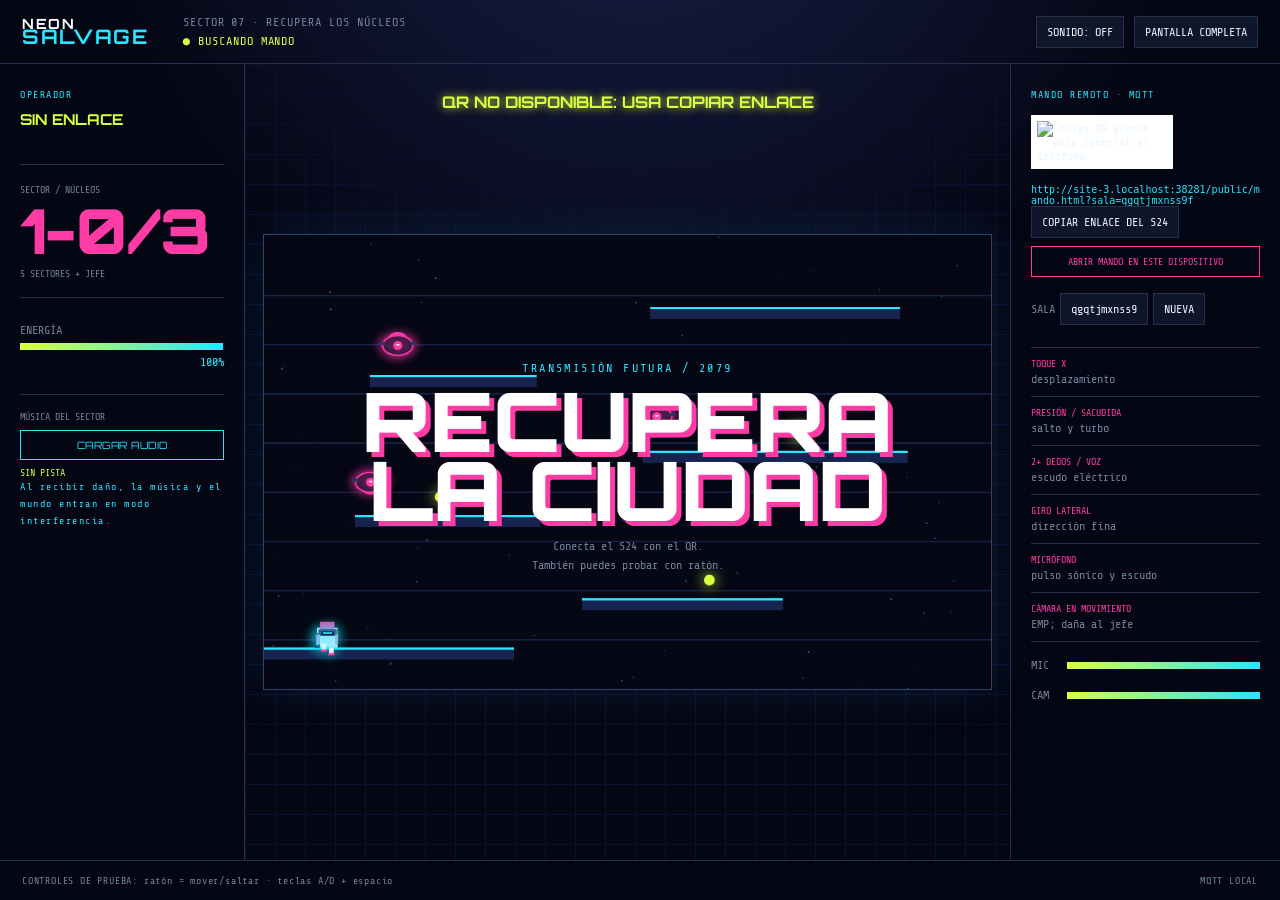
==== commit 7fecb285: "Mejorar QR y agregar pantalla completa" ====
--- a/public/index.html
+++ b/public/index.html
@@ -5,11 +5,11 @@
   <title>NEON SALVAGE · juego táctil</title><link rel="stylesheet" href="sedimento.css"><link rel="stylesheet" href="music.css">
 </head>
 <body>
-<header><a class="logo" href="index.html">NEON<br><b>SALVAGE</b></a><div class="mission">SECTOR 07 · RECUPERA LOS NÚCLEOS<br><span id="estado">● buscando mando</span></div><button id="audioBtn">SONIDO: OFF</button></header>
+<header><a class="logo" href="index.html">NEON<br><b>SALVAGE</b></a><div class="mission">SECTOR 07 · RECUPERA LOS NÚCLEOS<br><span id="estado">● buscando mando</span></div><button id="audioBtn">SONIDO: OFF</button><button id="fullScreenBtn" type="button">PANTALLA COMPLETA</button></header>
 <main>
   <section class="hud left"><p>OPERADOR</p><h1 id="device">SIN ENLACE</h1><div class="score"><small>SECTOR / NÚCLEOS</small><strong id="score">1-0/3</strong><small>5 SECTORES + JEFE</small></div><div class="energy"><span>ENERGÍA</span><i><b id="energy"></b></i><output id="energyText">100%</output></div><div class="music"><span>MÚSICA DEL SECTOR</span><label class="fileBtn">CARGAR AUDIO<input id="musicFile" type="file" accept="audio/*"></label><output id="musicLabel">SIN PISTA</output></div><p class="tiny">Al recibir daño, la música y el mundo entran en modo interferencia.</p></section>
   <section class="game"><canvas id="game" aria-label="Neon Salvage: pantalla de juego"></canvas><div id="start" class="overlay"><p>TRANSMISIÓN FUTURA / 2079</p><h2>RECUPERA<br>LA CIUDAD</h2><span>Conecta el S24 con el QR.<br>También puedes probar con ratón.</span></div><div id="event"></div></section>
-  <aside class="hud right"><p>MANDO REMOTO · MQTT</p><img id="qr" alt="Código QR para conectar el teléfono" hidden><code id="phoneUrl">generando enlace…</code><button id="copyLink" type="button">COPIAR ENLACE DEL S24</button><div class="room"><label>SALA <input id="sala" maxlength="24"></label><button id="newRoom">NUEVA</button></div><dl><div><dt>TOQUE X</dt><dd>desplazamiento</dd></div><div><dt>PRESIÓN / SACUDIDA</dt><dd>salto y turbo</dd></div><div><dt>2+ DEDOS / VOZ</dt><dd>escudo eléctrico</dd></div><div><dt>GIRO LATERAL</dt><dd>dirección fina</dd></div><div><dt>MICRÓFONO</dt><dd>pulso sónico y escudo</dd></div><div><dt>CÁMARA EN MOVIMIENTO</dt><dd>EMP; daña al jefe</dd></div></dl><div class="sensor"><span>MIC</span><i><b id="mic"></b></i></div><div class="sensor"><span>CAM</span><i><b id="cam"></b></i></div></aside>
+  <aside class="hud right"><p>MANDO REMOTO · MQTT</p><img id="qr" alt="Código QR grande para conectar el teléfono" hidden><code id="phoneUrl">generando enlace…</code><button id="copyLink" type="button">COPIAR ENLACE DEL S24</button><a id="phoneOpen" class="phoneOpen" href="#" target="_blank" rel="noopener">ABRIR MANDO EN ESTE DISPOSITIVO</a><div class="room"><label>SALA <input id="sala" maxlength="24"></label><button id="newRoom">NUEVA</button></div><dl><div><dt>TOQUE X</dt><dd>desplazamiento</dd></div><div><dt>PRESIÓN / SACUDIDA</dt><dd>salto y turbo</dd></div><div><dt>2+ DEDOS / VOZ</dt><dd>escudo eléctrico</dd></div><div><dt>GIRO LATERAL</dt><dd>dirección fina</dd></div><div><dt>MICRÓFONO</dt><dd>pulso sónico y escudo</dd></div><div><dt>CÁMARA EN MOVIMIENTO</dt><dd>EMP; daña al jefe</dd></div></dl><div class="sensor"><span>MIC</span><i><b id="mic"></b></i></div><div class="sensor"><span>CAM</span><i><b id="cam"></b></i></div></aside>
 </main>
 <footer><span>CONTROLES DE PRUEBA: ratón = mover/saltar · teclas A/D + espacio</span><span id="latency">MQTT LOCAL</span></footer>
 <script src="config.js"></script><script src="tacto.js"></script><script src="exp.js"></script>
--- a/public/sedimento.css
+++ b/public/sedimento.css
@@ -1,2 +1,4 @@
 @import url('https://fonts.googleapis.com/css2?family=Orbitron:wght@500;700;900&family=Share+Tech+Mono&display=swap');
+/* Controles de publicación: QR de módulos más grandes y pantalla completa. */
+#audioBtn{margin-left:auto}header #fullScreenBtn{margin-left:10px}.right img{width:min(100%,220px);padding:10px}.phoneOpen{display:block;margin-top:8px;padding:9px;border:1px solid var(--pink);color:var(--pink);text-align:center;text-decoration:none;font-size:10px}.phoneOpen:hover{border-color:var(--cyan);color:var(--cyan)}
 :root{--bg:#050613;--ink:#e8f5ff;--mut:#71839b;--line:#24314d;--cyan:#28e6ff;--pink:#ff3ca6;--lime:#d9ff3f}*{box-sizing:border-box}body{margin:0;background:radial-gradient(circle at 50% -20%,#19204b 0,var(--bg) 45%);color:var(--ink);font:12px 'Share Tech Mono',monospace;min-height:100vh}header,footer{height:64px;display:flex;align-items:center;padding:0 22px;border-color:var(--line);border-style:solid;letter-spacing:.08em}header{border-width:0 0 1px}.logo{color:white;text-decoration:none;font:700 14px/.75 Orbitron,sans-serif;letter-spacing:.12em}.logo b{color:var(--cyan);font-size:20px}.mission{margin-left:34px;color:var(--mut);line-height:1.55}.mission span{color:var(--lime)}button,input{font:inherit;background:#10162a;color:var(--ink);border:1px solid var(--line);padding:8px 10px}button{cursor:pointer}button:hover{border-color:var(--cyan);color:var(--cyan)}header button{margin-left:auto}main{display:grid;grid-template-columns:245px minmax(400px,1fr) 270px;min-height:calc(100vh - 104px)}.hud{padding:25px 20px;border-color:var(--line);border-style:solid}.left{border-width:0 1px 0 0}.right{border-width:0 0 0 1px}.hud>p{color:var(--cyan);font-size:10px;letter-spacing:.15em;margin:0 0 10px}.hud h1{font:700 15px Orbitron,sans-serif;margin:0 0 35px;color:var(--lime);word-break:break-word}.score{border-top:1px solid var(--line);border-bottom:1px solid var(--line);padding:17px 0;margin-bottom:25px}.score small{color:var(--mut)}.score strong{font:900 62px/.9 Orbitron,sans-serif;color:var(--pink);display:block;margin:7px 0}.energy span{display:block;color:var(--mut);margin-bottom:6px}.energy i,.sensor i{height:7px;background:#10162a;display:block}.energy b,.sensor b{display:block;height:100%;width:100%;background:linear-gradient(90deg,var(--lime),var(--cyan));transition:width .15s}.energy output{display:block;text-align:right;color:var(--cyan);margin-top:5px}.tiny{margin-top:40px;color:var(--mut);line-height:1.7}.game{min-width:0;display:grid;place-items:center;padding:18px;position:relative;background-image:linear-gradient(#0b1030 1px,transparent 1px),linear-gradient(90deg,#0b1030 1px,transparent 1px);background-size:30px 30px}canvas{width:100%;max-width:1100px;aspect-ratio:16/10;display:block;border:1px solid #344267;box-shadow:0 0 40px #106ea533;background:#050814}.overlay{position:absolute;text-align:center;pointer-events:none}.overlay p{letter-spacing:.2em;color:var(--cyan)}.overlay h2{font:900 clamp(40px,7vw,82px)/.84 Orbitron,sans-serif;margin:12px 0;color:white;text-shadow:5px 5px var(--pink)}.overlay span{color:var(--mut);line-height:1.6}#event{position:absolute;top:28px;color:var(--lime);font:700 16px Orbitron,sans-serif;text-shadow:0 0 10px var(--lime)}.right img{width:142px;background:white;padding:6px;display:block;margin:15px 0}.right code{display:block;color:var(--cyan);font-size:10px;word-break:break-all}.room{display:flex;gap:5px;margin:16px 0 22px}.room label{display:flex;align-items:center;gap:5px;color:var(--mut)}.room input{width:88px;min-width:0}dl{border-top:1px solid var(--line);margin:0}dl div{padding:10px 0;border-bottom:1px solid var(--line)}dt{color:var(--pink);font-size:10px}dd{margin:3px 0 0;color:var(--mut)}.sensor{display:grid;grid-template-columns:28px 1fr;gap:8px;align-items:center;margin-top:16px;color:var(--mut)}footer{height:40px;border-width:1px 0 0;color:var(--mut);font-size:10px;justify-content:space-between}@media(max-width:850px){main{grid-template-columns:1fr}.hud{border-width:0 0 1px}.left{display:grid;grid-template-columns:1fr 1fr;gap:15px}.left>p,.left h1,.tiny{display:none}.score{margin:0}.game{min-height:55vh}.right{display:grid;grid-template-columns:1fr 1fr;gap:10px}.right>p,.right h2{grid-column:1/3}.right code{grid-column:1/3}.right dl{grid-column:1/3}.right img{grid-row:2/5}.room{margin:0}header{padding:0 12px}.mission{display:none}}
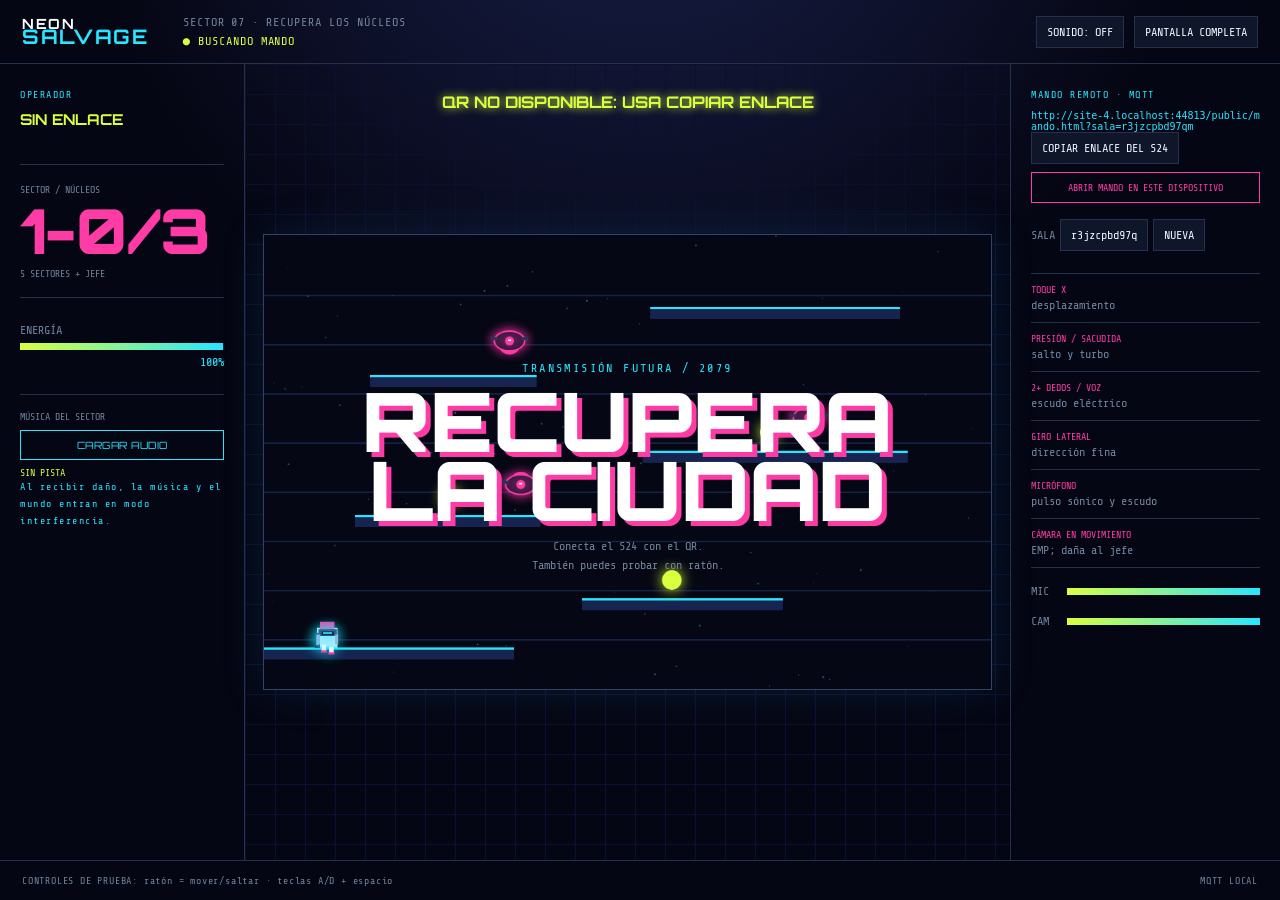
==== commit 3a2199a0: "Generar QR integrado para el mando" ====
--- a/public/index.html
+++ b/public/index.html
@@ -9,8 +9,8 @@
 <main>
   <section class="hud left"><p>OPERADOR</p><h1 id="device">SIN ENLACE</h1><div class="score"><small>SECTOR / NÚCLEOS</small><strong id="score">1-0/3</strong><small>5 SECTORES + JEFE</small></div><div class="energy"><span>ENERGÍA</span><i><b id="energy"></b></i><output id="energyText">100%</output></div><div class="music"><span>MÚSICA DEL SECTOR</span><label class="fileBtn">CARGAR AUDIO<input id="musicFile" type="file" accept="audio/*"></label><output id="musicLabel">SIN PISTA</output></div><p class="tiny">Al recibir daño, la música y el mundo entran en modo interferencia.</p></section>
   <section class="game"><canvas id="game" aria-label="Neon Salvage: pantalla de juego"></canvas><div id="start" class="overlay"><p>TRANSMISIÓN FUTURA / 2079</p><h2>RECUPERA<br>LA CIUDAD</h2><span>Conecta el S24 con el QR.<br>También puedes probar con ratón.</span></div><div id="event"></div></section>
-  <aside class="hud right"><p>MANDO REMOTO · MQTT</p><img id="qr" alt="Código QR grande para conectar el teléfono" hidden><code id="phoneUrl">generando enlace…</code><button id="copyLink" type="button">COPIAR ENLACE DEL S24</button><a id="phoneOpen" class="phoneOpen" href="#" target="_blank" rel="noopener">ABRIR MANDO EN ESTE DISPOSITIVO</a><div class="room"><label>SALA <input id="sala" maxlength="24"></label><button id="newRoom">NUEVA</button></div><dl><div><dt>TOQUE X</dt><dd>desplazamiento</dd></div><div><dt>PRESIÓN / SACUDIDA</dt><dd>salto y turbo</dd></div><div><dt>2+ DEDOS / VOZ</dt><dd>escudo eléctrico</dd></div><div><dt>GIRO LATERAL</dt><dd>dirección fina</dd></div><div><dt>MICRÓFONO</dt><dd>pulso sónico y escudo</dd></div><div><dt>CÁMARA EN MOVIMIENTO</dt><dd>EMP; daña al jefe</dd></div></dl><div class="sensor"><span>MIC</span><i><b id="mic"></b></i></div><div class="sensor"><span>CAM</span><i><b id="cam"></b></i></div></aside>
+  <aside class="hud right"><p>MANDO REMOTO · MQTT</p><div id="qr" role="img" aria-label="Código QR grande para conectar el teléfono" hidden></div><code id="phoneUrl">generando enlace…</code><button id="copyLink" type="button">COPIAR ENLACE DEL S24</button><a id="phoneOpen" class="phoneOpen" href="#" target="_blank" rel="noopener">ABRIR MANDO EN ESTE DISPOSITIVO</a><div class="room"><label>SALA <input id="sala" maxlength="24"></label><button id="newRoom">NUEVA</button></div><dl><div><dt>TOQUE X</dt><dd>desplazamiento</dd></div><div><dt>PRESIÓN / SACUDIDA</dt><dd>salto y turbo</dd></div><div><dt>2+ DEDOS / VOZ</dt><dd>escudo eléctrico</dd></div><div><dt>GIRO LATERAL</dt><dd>dirección fina</dd></div><div><dt>MICRÓFONO</dt><dd>pulso sónico y escudo</dd></div><div><dt>CÁMARA EN MOVIMIENTO</dt><dd>EMP; daña al jefe</dd></div></dl><div class="sensor"><span>MIC</span><i><b id="mic"></b></i></div><div class="sensor"><span>CAM</span><i><b id="cam"></b></i></div></aside>
 </main>
 <footer><span>CONTROLES DE PRUEBA: ratón = mover/saltar · teclas A/D + espacio</span><span id="latency">MQTT LOCAL</span></footer>
-<script src="config.js"></script><script src="tacto.js"></script><script src="exp.js"></script>
+<script src="config.js"></script><script src="tacto.js"></script><script src="https://cdnjs.cloudflare.com/ajax/libs/qrcodejs/1.0.0/qrcode.min.js"></script><script src="exp.js"></script>
 </body></html>
--- a/public/sedimento.css
+++ b/public/sedimento.css
@@ -1,4 +1,4 @@
 @import url('https://fonts.googleapis.com/css2?family=Orbitron:wght@500;700;900&family=Share+Tech+Mono&display=swap');
 /* Controles de publicación: QR de módulos más grandes y pantalla completa. */
-#audioBtn{margin-left:auto}header #fullScreenBtn{margin-left:10px}.right img{width:min(100%,220px);padding:10px}.phoneOpen{display:block;margin-top:8px;padding:9px;border:1px solid var(--pink);color:var(--pink);text-align:center;text-decoration:none;font-size:10px}.phoneOpen:hover{border-color:var(--cyan);color:var(--cyan)}
+#audioBtn{margin-left:auto}header #fullScreenBtn{margin-left:10px}#qr{width:min(100%,220px);margin:15px 0;background:#fff;padding:10px;line-height:0}#qr img,#qr canvas,#qr table{width:100%!important;height:auto!important;display:block}.right img{width:min(100%,220px);padding:10px}.phoneOpen{display:block;margin-top:8px;padding:9px;border:1px solid var(--pink);color:var(--pink);text-align:center;text-decoration:none;font-size:10px}.phoneOpen:hover{border-color:var(--cyan);color:var(--cyan)}
 :root{--bg:#050613;--ink:#e8f5ff;--mut:#71839b;--line:#24314d;--cyan:#28e6ff;--pink:#ff3ca6;--lime:#d9ff3f}*{box-sizing:border-box}body{margin:0;background:radial-gradient(circle at 50% -20%,#19204b 0,var(--bg) 45%);color:var(--ink);font:12px 'Share Tech Mono',monospace;min-height:100vh}header,footer{height:64px;display:flex;align-items:center;padding:0 22px;border-color:var(--line);border-style:solid;letter-spacing:.08em}header{border-width:0 0 1px}.logo{color:white;text-decoration:none;font:700 14px/.75 Orbitron,sans-serif;letter-spacing:.12em}.logo b{color:var(--cyan);font-size:20px}.mission{margin-left:34px;color:var(--mut);line-height:1.55}.mission span{color:var(--lime)}button,input{font:inherit;background:#10162a;color:var(--ink);border:1px solid var(--line);padding:8px 10px}button{cursor:pointer}button:hover{border-color:var(--cyan);color:var(--cyan)}header button{margin-left:auto}main{display:grid;grid-template-columns:245px minmax(400px,1fr) 270px;min-height:calc(100vh - 104px)}.hud{padding:25px 20px;border-color:var(--line);border-style:solid}.left{border-width:0 1px 0 0}.right{border-width:0 0 0 1px}.hud>p{color:var(--cyan);font-size:10px;letter-spacing:.15em;margin:0 0 10px}.hud h1{font:700 15px Orbitron,sans-serif;margin:0 0 35px;color:var(--lime);word-break:break-word}.score{border-top:1px solid var(--line);border-bottom:1px solid var(--line);padding:17px 0;margin-bottom:25px}.score small{color:var(--mut)}.score strong{font:900 62px/.9 Orbitron,sans-serif;color:var(--pink);display:block;margin:7px 0}.energy span{display:block;color:var(--mut);margin-bottom:6px}.energy i,.sensor i{height:7px;background:#10162a;display:block}.energy b,.sensor b{display:block;height:100%;width:100%;background:linear-gradient(90deg,var(--lime),var(--cyan));transition:width .15s}.energy output{display:block;text-align:right;color:var(--cyan);margin-top:5px}.tiny{margin-top:40px;color:var(--mut);line-height:1.7}.game{min-width:0;display:grid;place-items:center;padding:18px;position:relative;background-image:linear-gradient(#0b1030 1px,transparent 1px),linear-gradient(90deg,#0b1030 1px,transparent 1px);background-size:30px 30px}canvas{width:100%;max-width:1100px;aspect-ratio:16/10;display:block;border:1px solid #344267;box-shadow:0 0 40px #106ea533;background:#050814}.overlay{position:absolute;text-align:center;pointer-events:none}.overlay p{letter-spacing:.2em;color:var(--cyan)}.overlay h2{font:900 clamp(40px,7vw,82px)/.84 Orbitron,sans-serif;margin:12px 0;color:white;text-shadow:5px 5px var(--pink)}.overlay span{color:var(--mut);line-height:1.6}#event{position:absolute;top:28px;color:var(--lime);font:700 16px Orbitron,sans-serif;text-shadow:0 0 10px var(--lime)}.right img{width:142px;background:white;padding:6px;display:block;margin:15px 0}.right code{display:block;color:var(--cyan);font-size:10px;word-break:break-all}.room{display:flex;gap:5px;margin:16px 0 22px}.room label{display:flex;align-items:center;gap:5px;color:var(--mut)}.room input{width:88px;min-width:0}dl{border-top:1px solid var(--line);margin:0}dl div{padding:10px 0;border-bottom:1px solid var(--line)}dt{color:var(--pink);font-size:10px}dd{margin:3px 0 0;color:var(--mut)}.sensor{display:grid;grid-template-columns:28px 1fr;gap:8px;align-items:center;margin-top:16px;color:var(--mut)}footer{height:40px;border-width:1px 0 0;color:var(--mut);font-size:10px;justify-content:space-between}@media(max-width:850px){main{grid-template-columns:1fr}.hud{border-width:0 0 1px}.left{display:grid;grid-template-columns:1fr 1fr;gap:15px}.left>p,.left h1,.tiny{display:none}.score{margin:0}.game{min-height:55vh}.right{display:grid;grid-template-columns:1fr 1fr;gap:10px}.right>p,.right h2{grid-column:1/3}.right code{grid-column:1/3}.right dl{grid-column:1/3}.right img{grid-row:2/5}.room{margin:0}header{padding:0 12px}.mission{display:none}}
